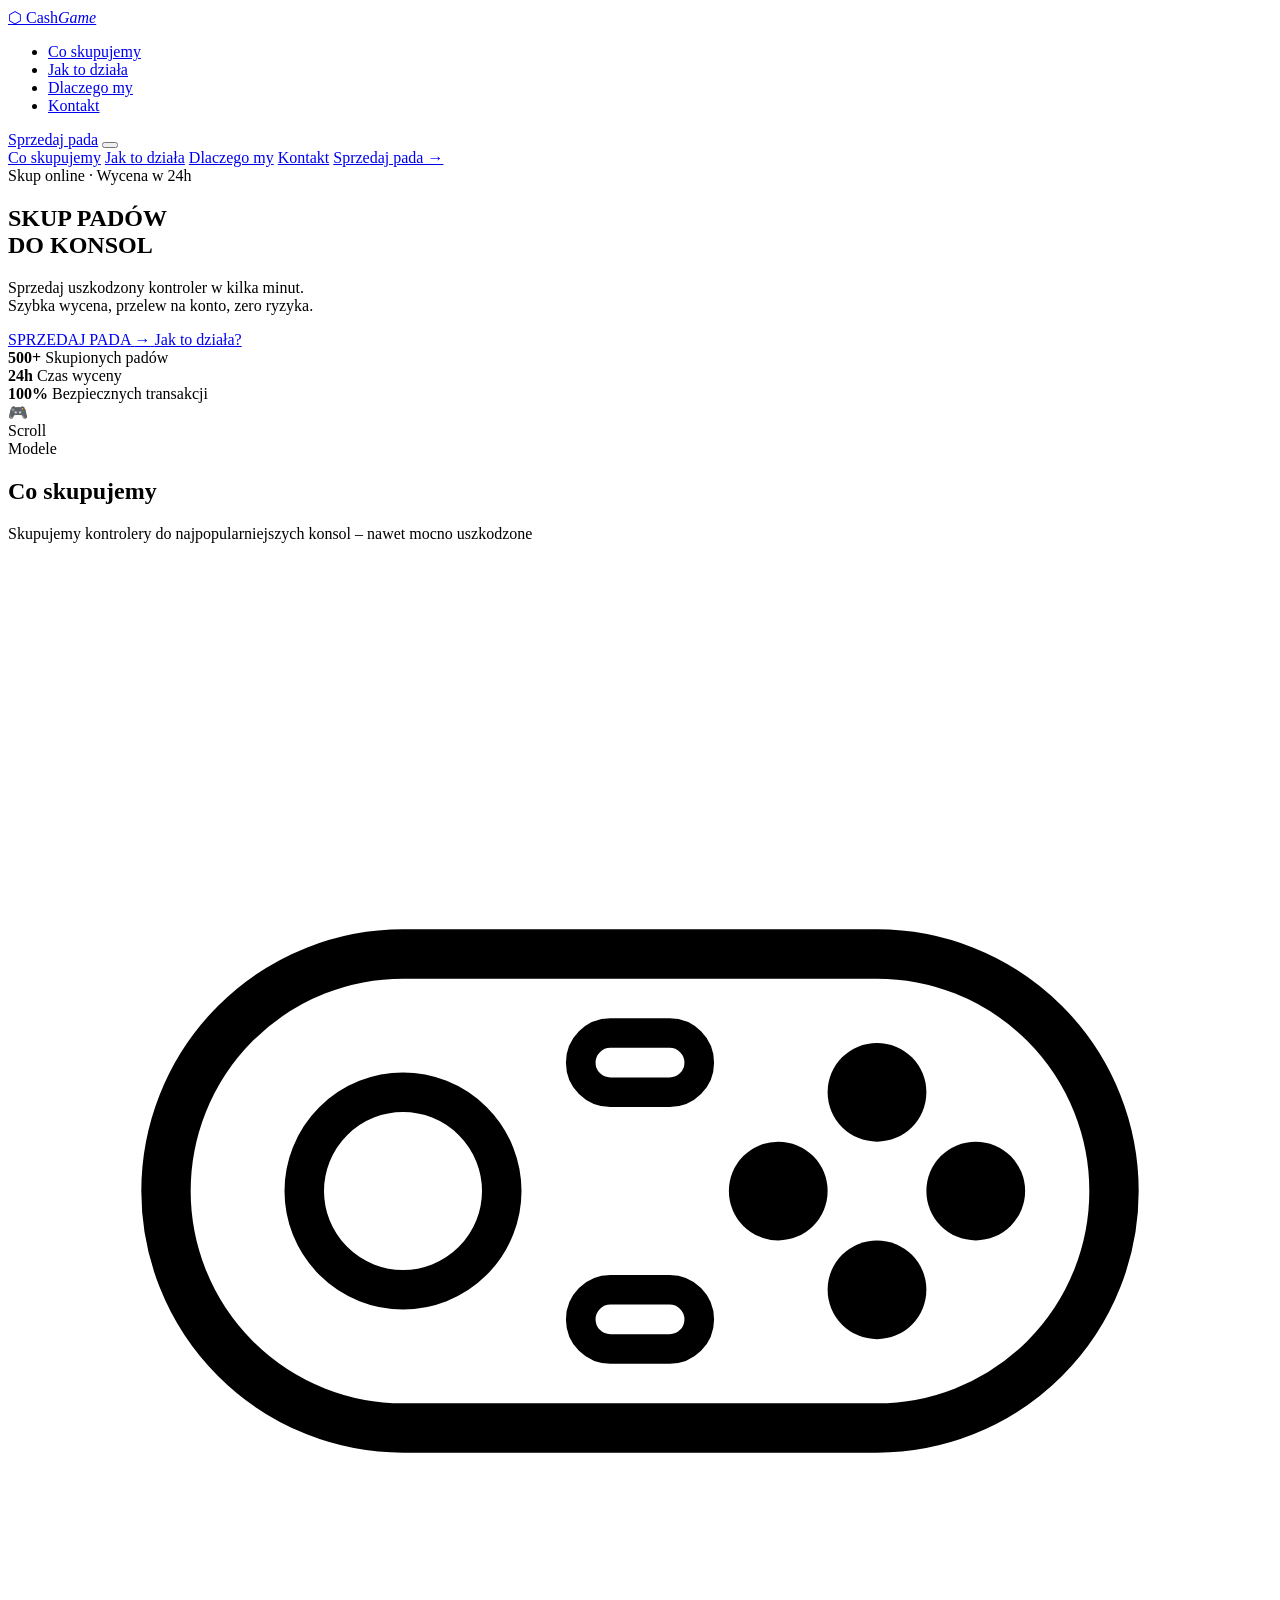
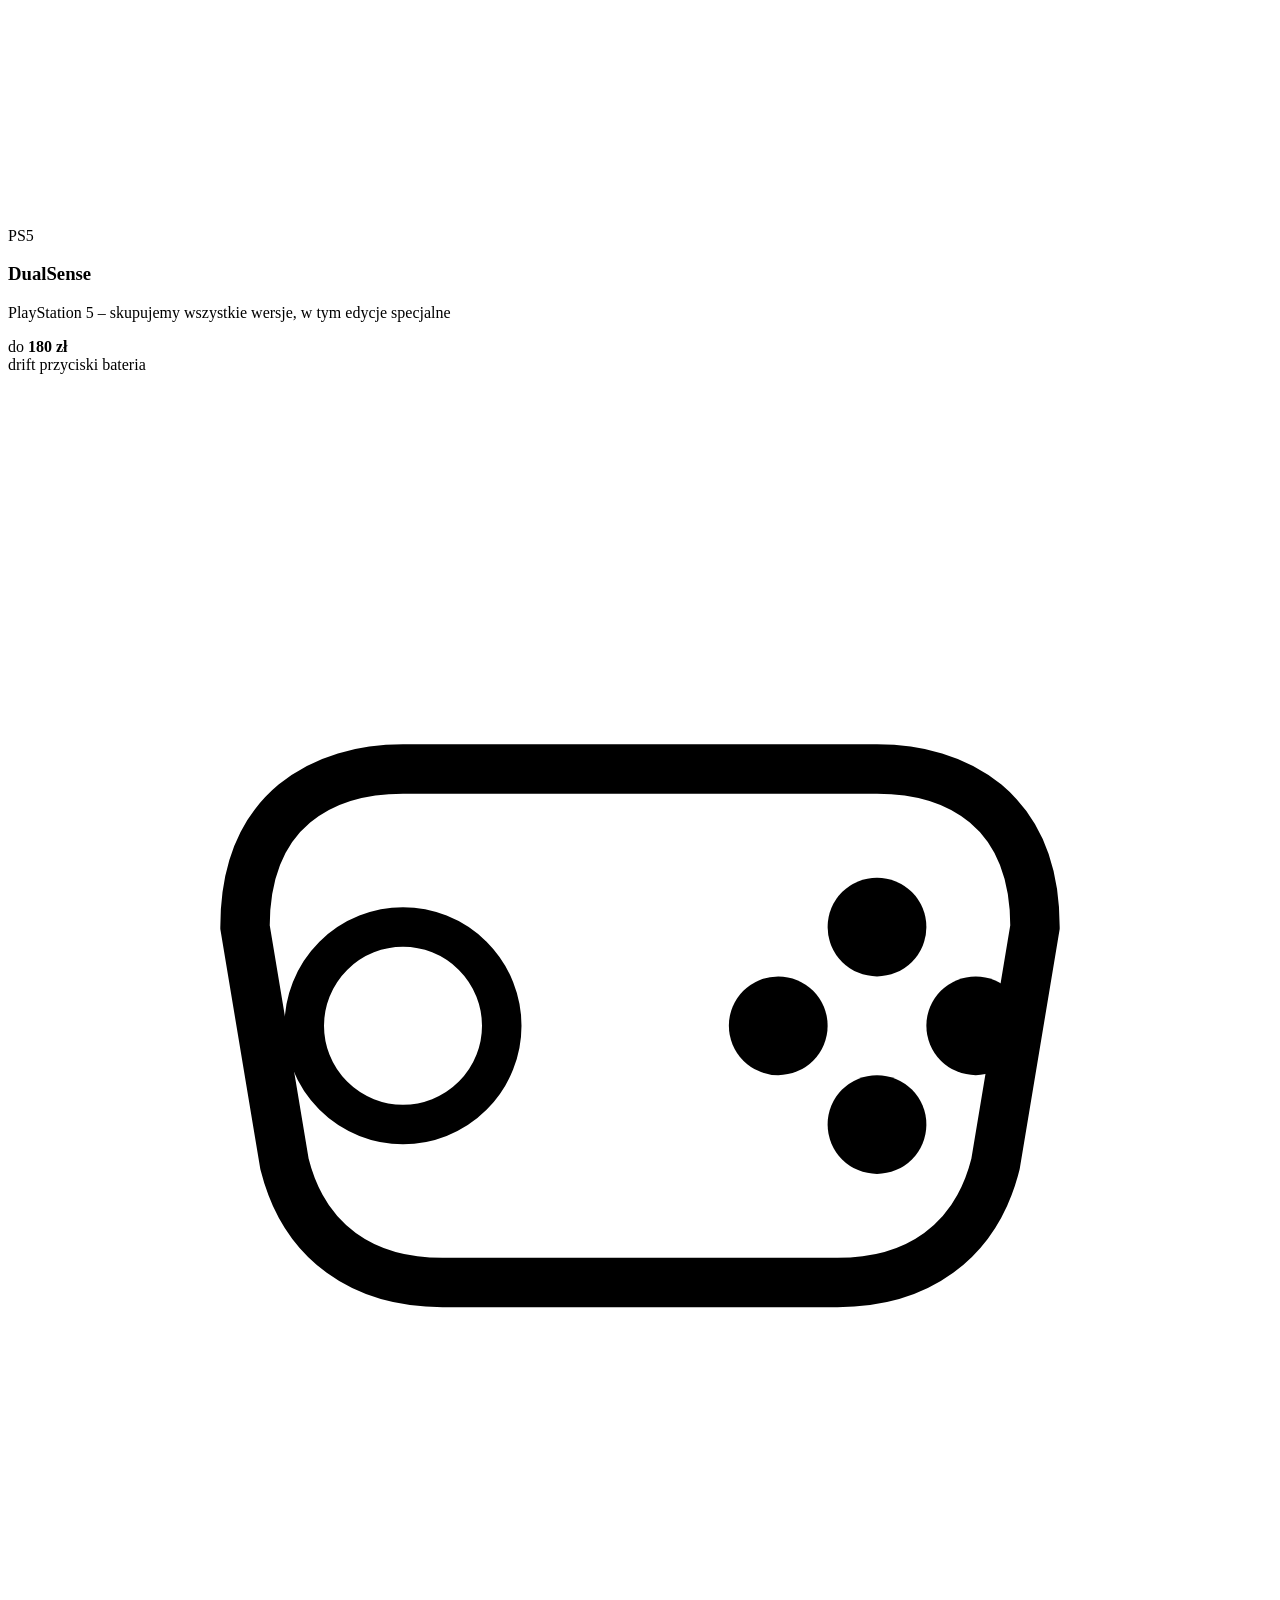
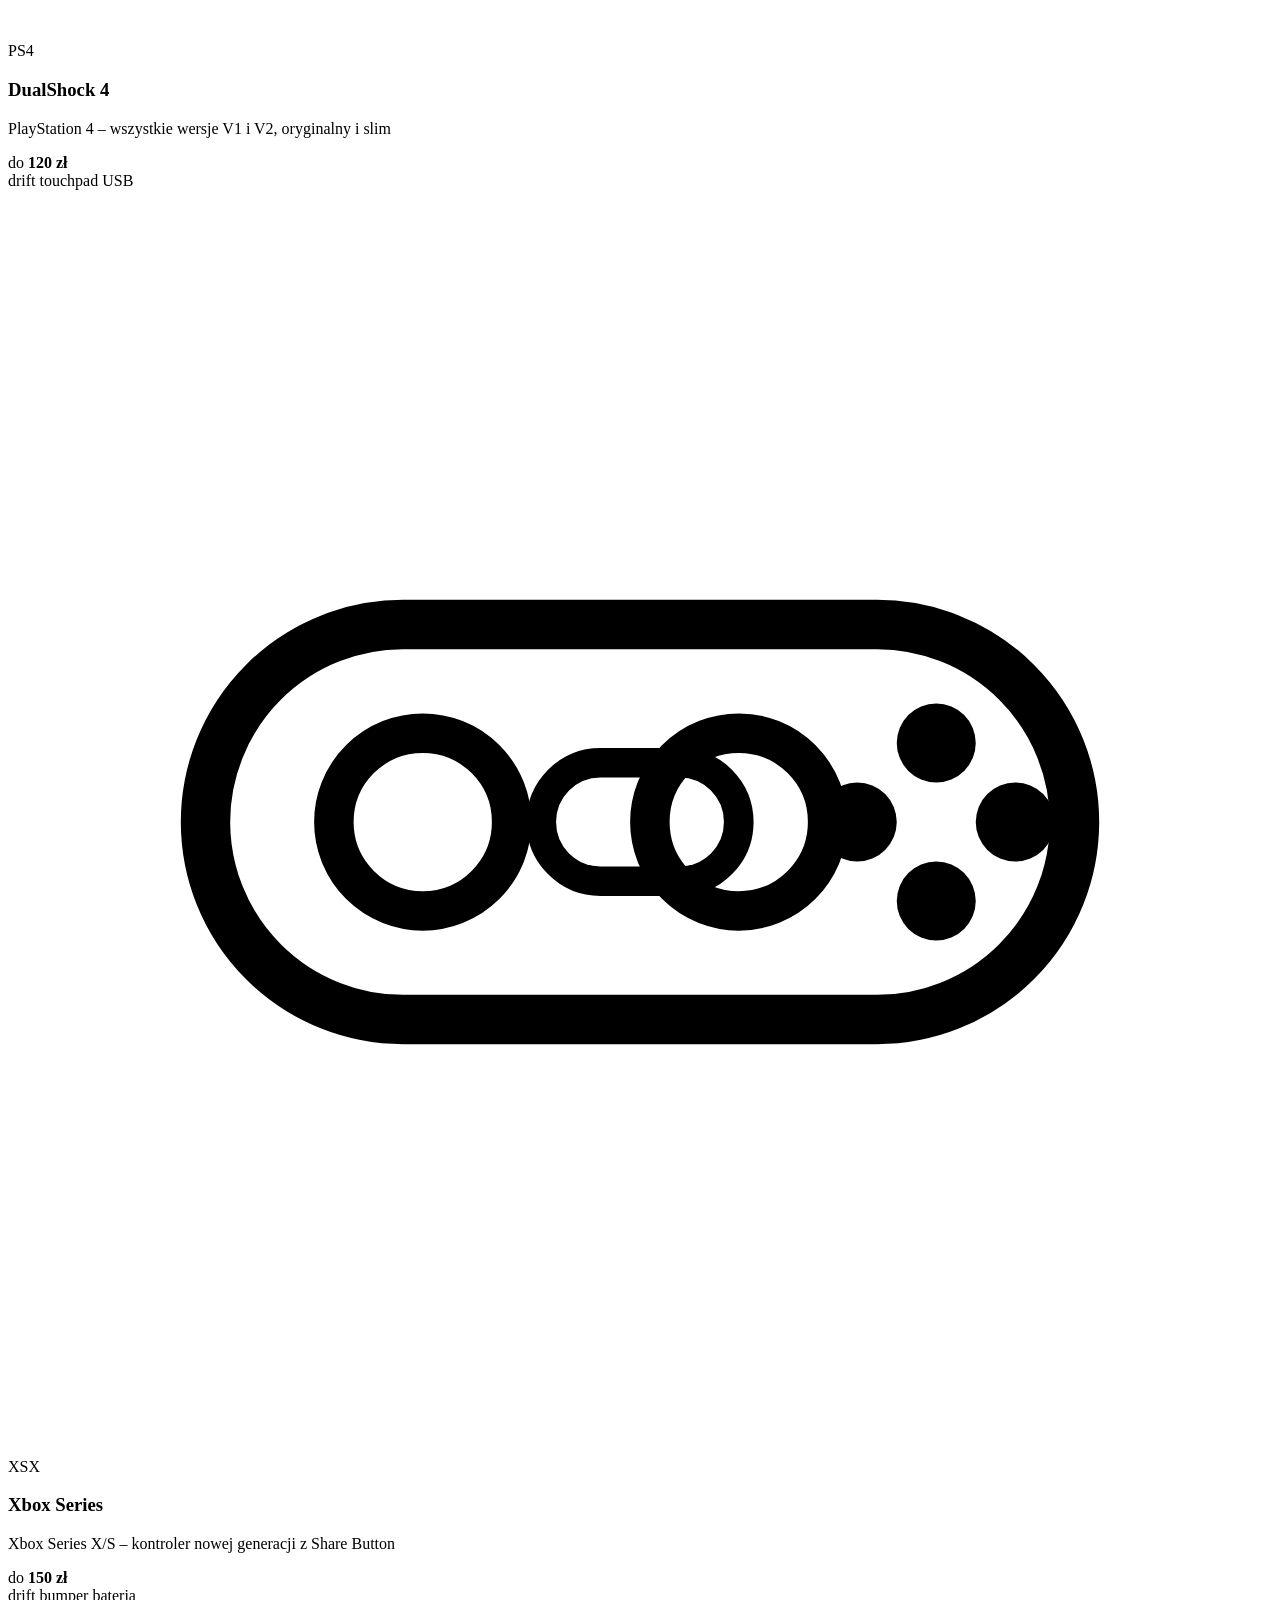
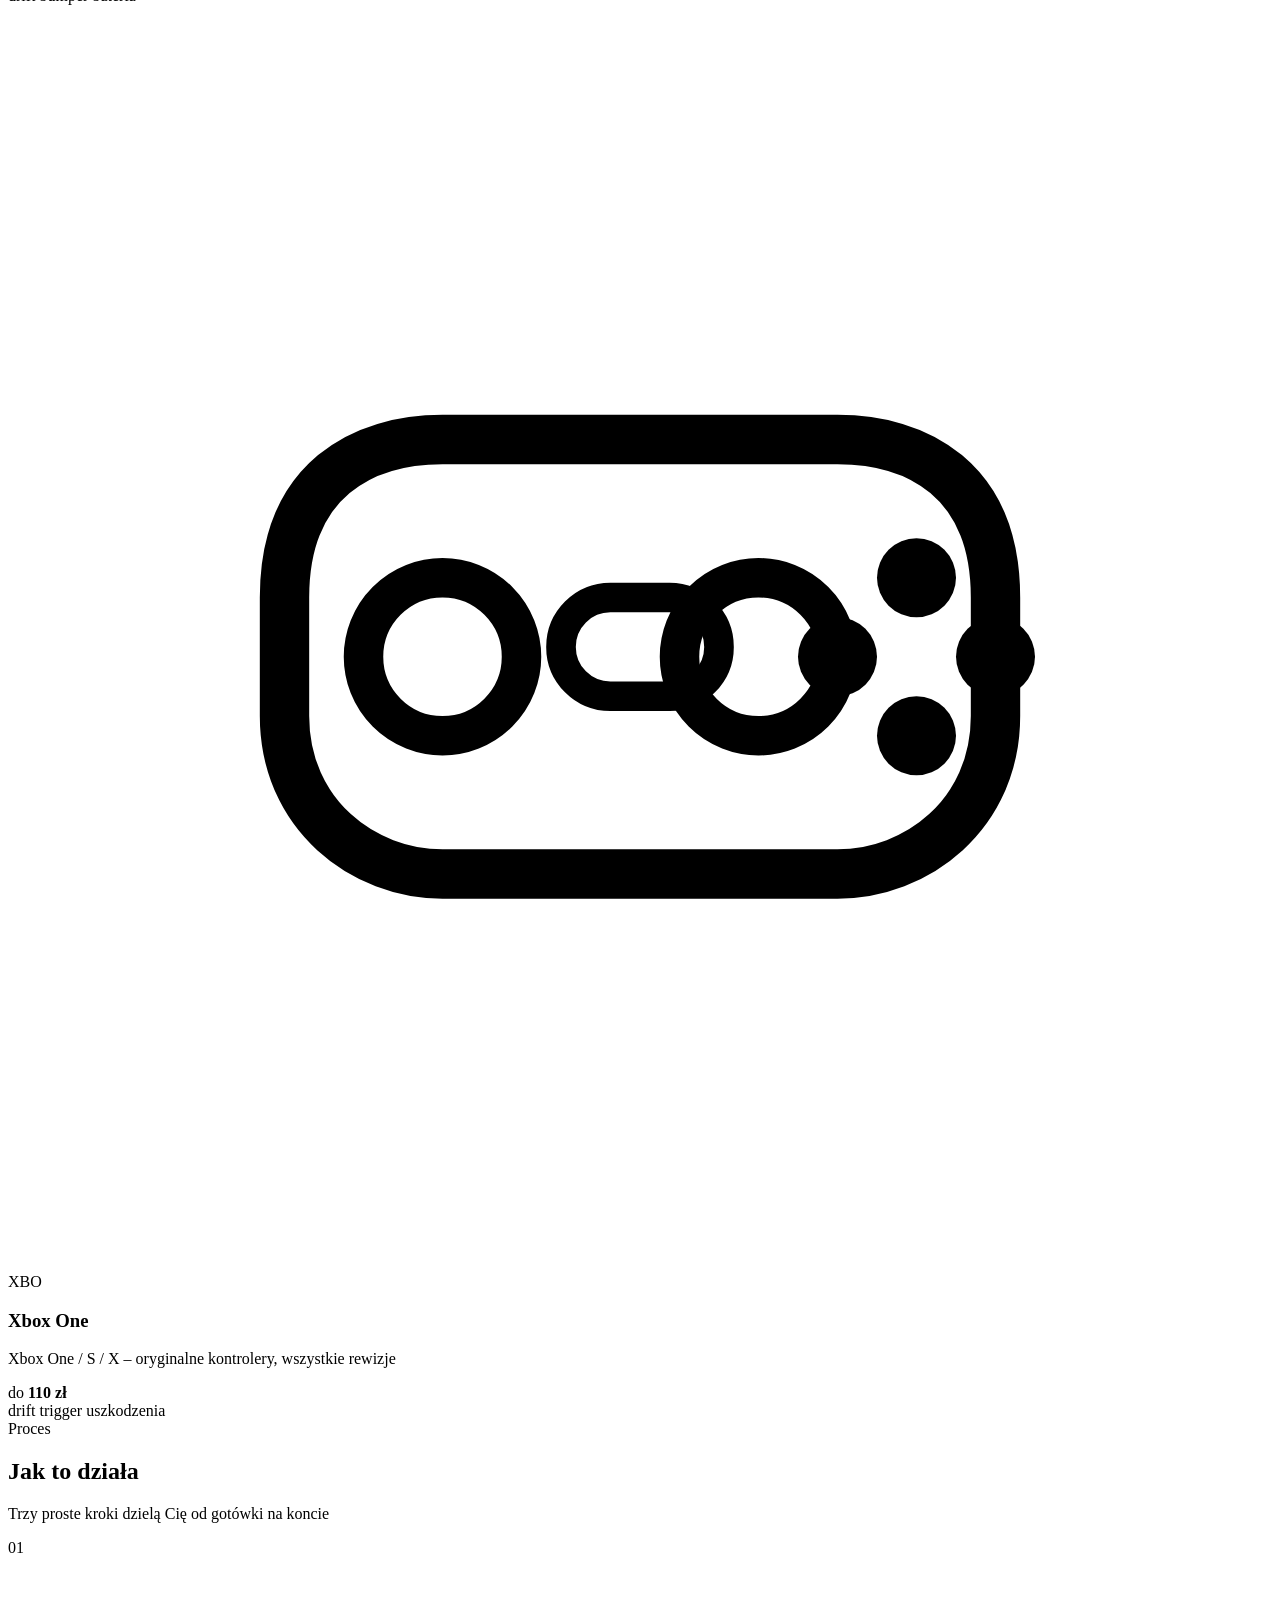
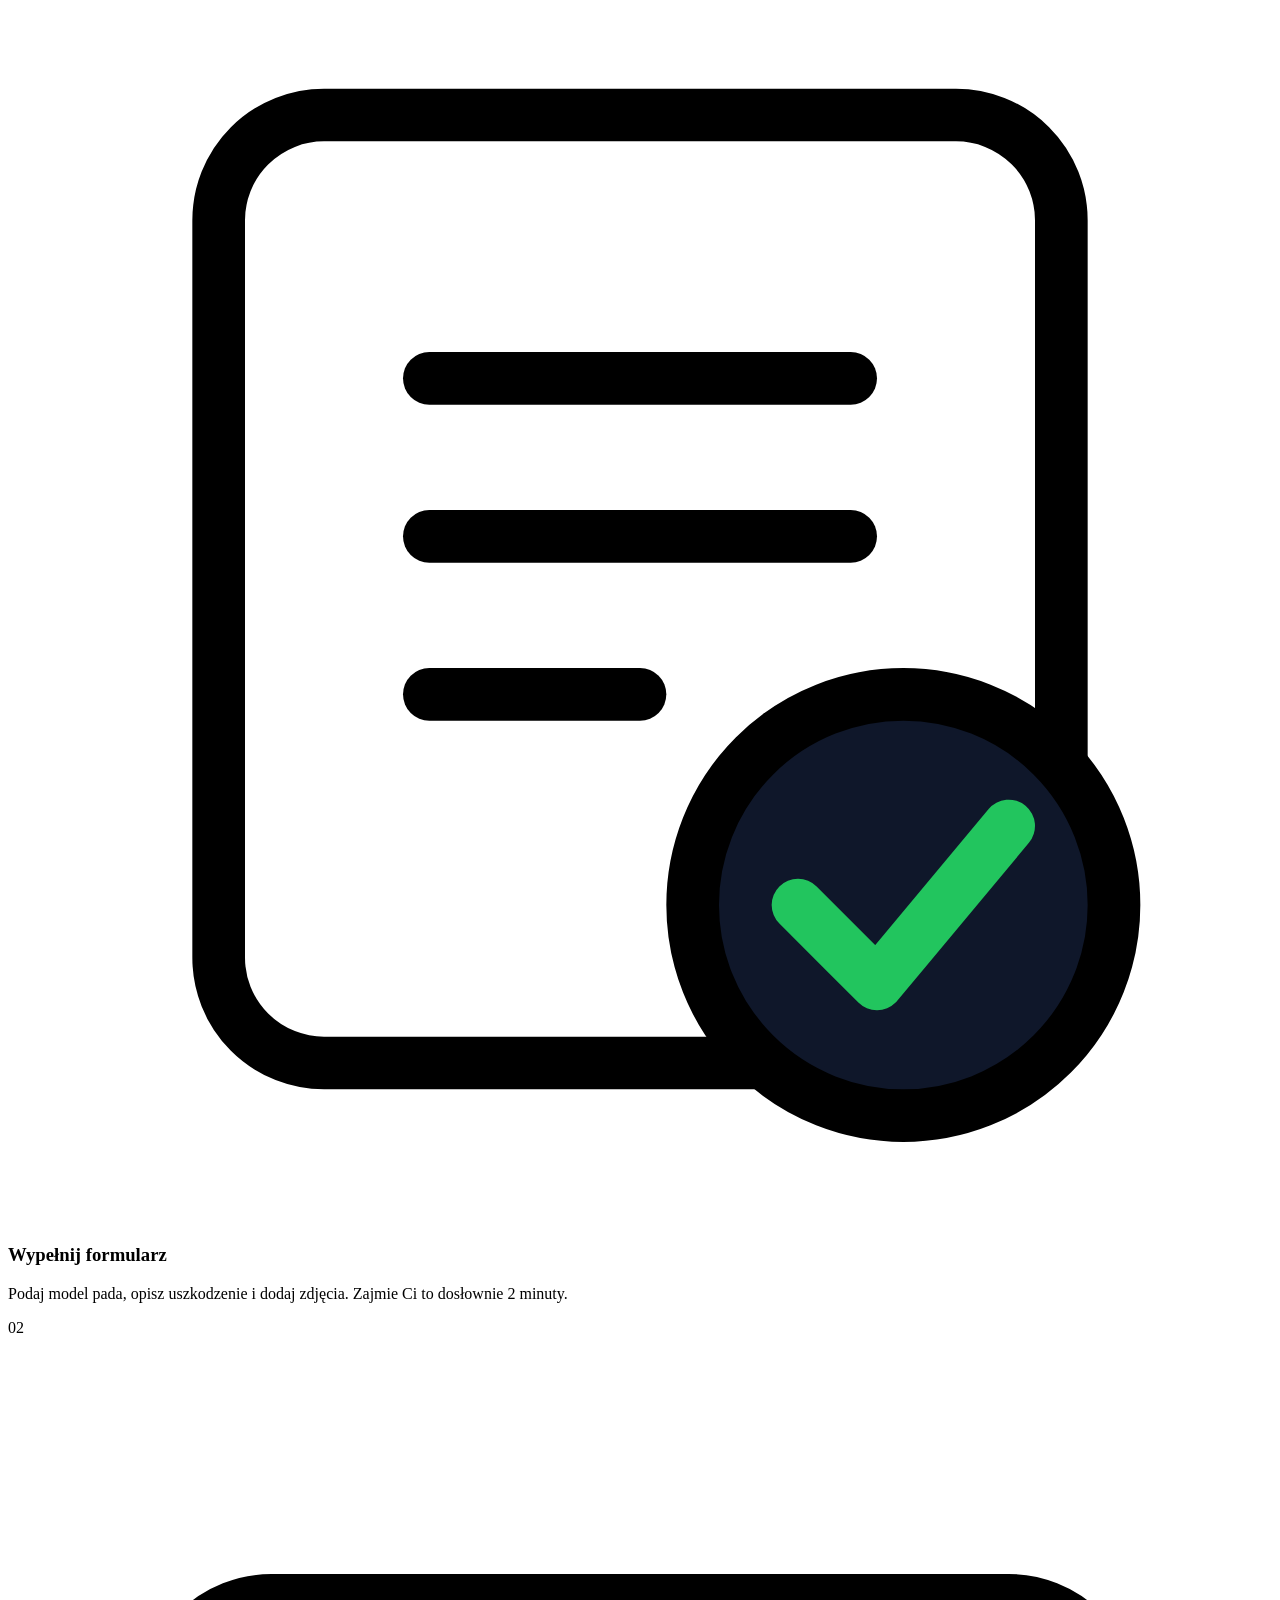
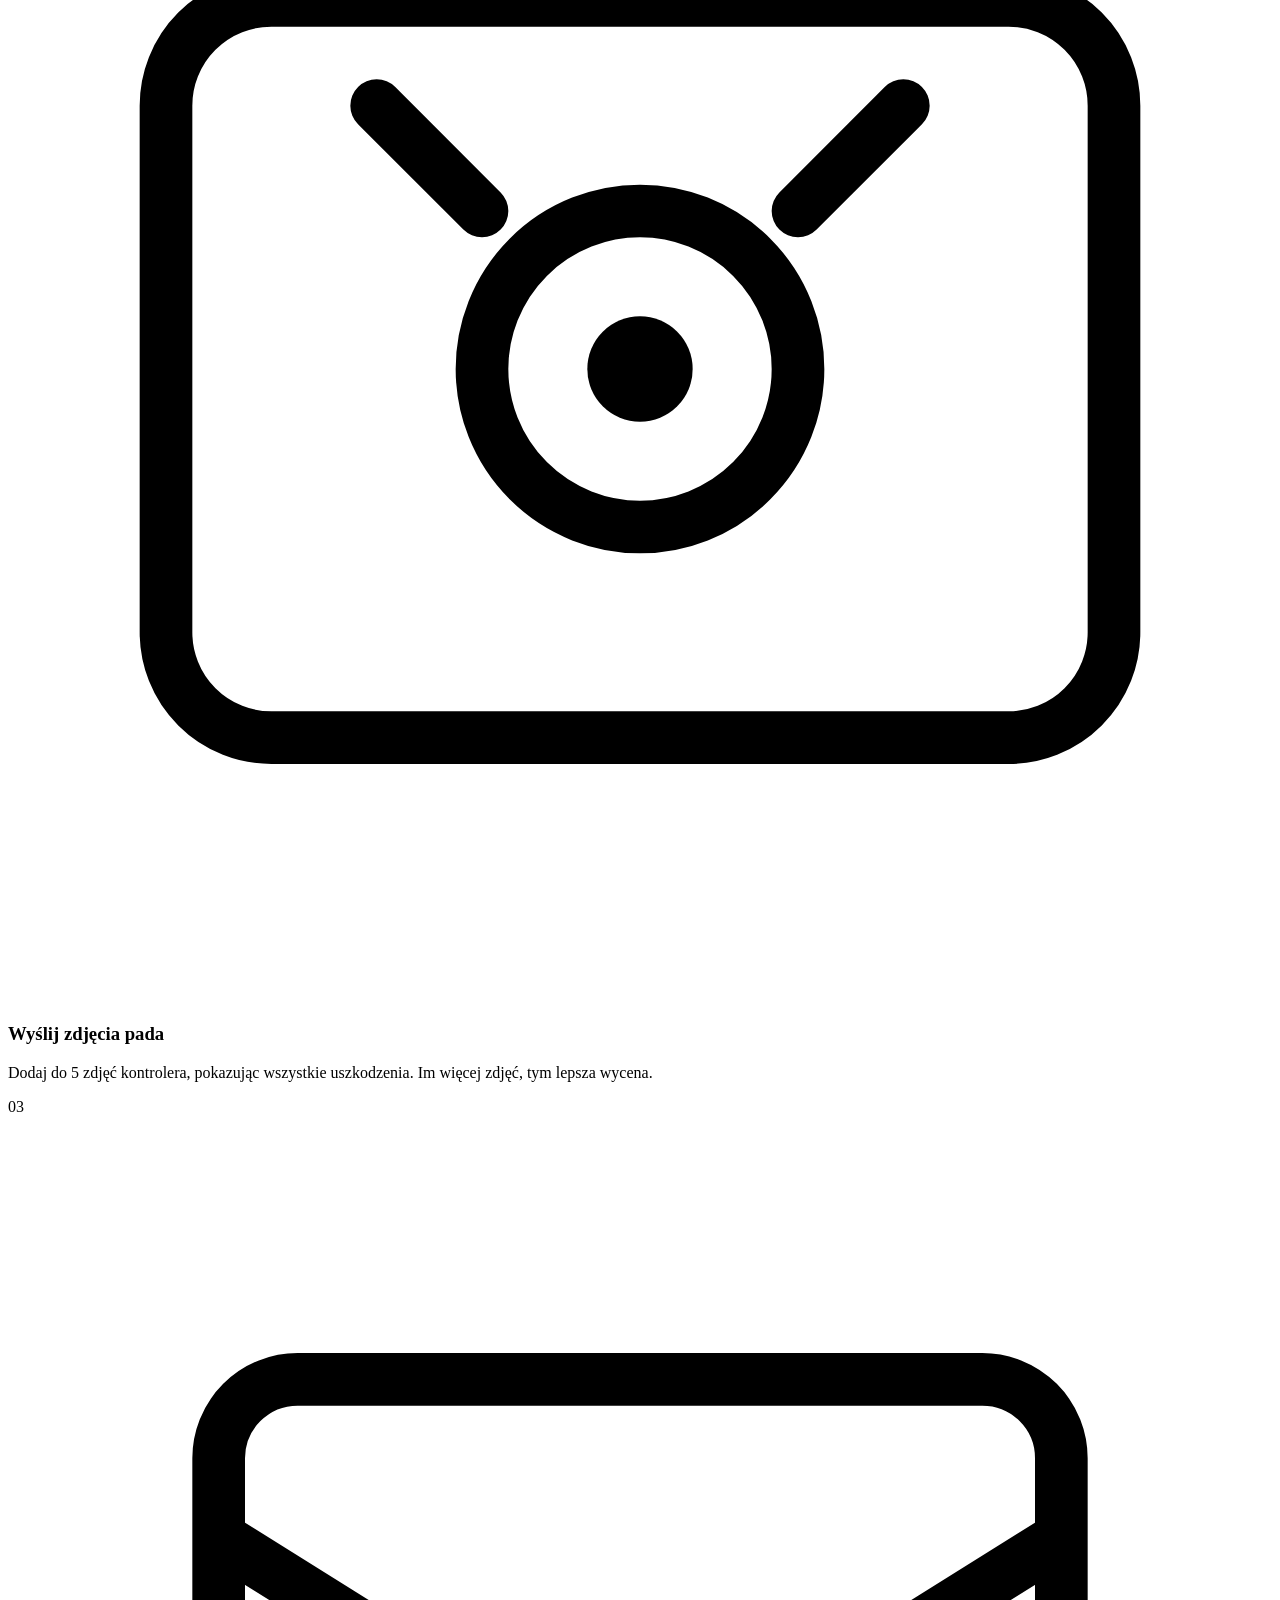
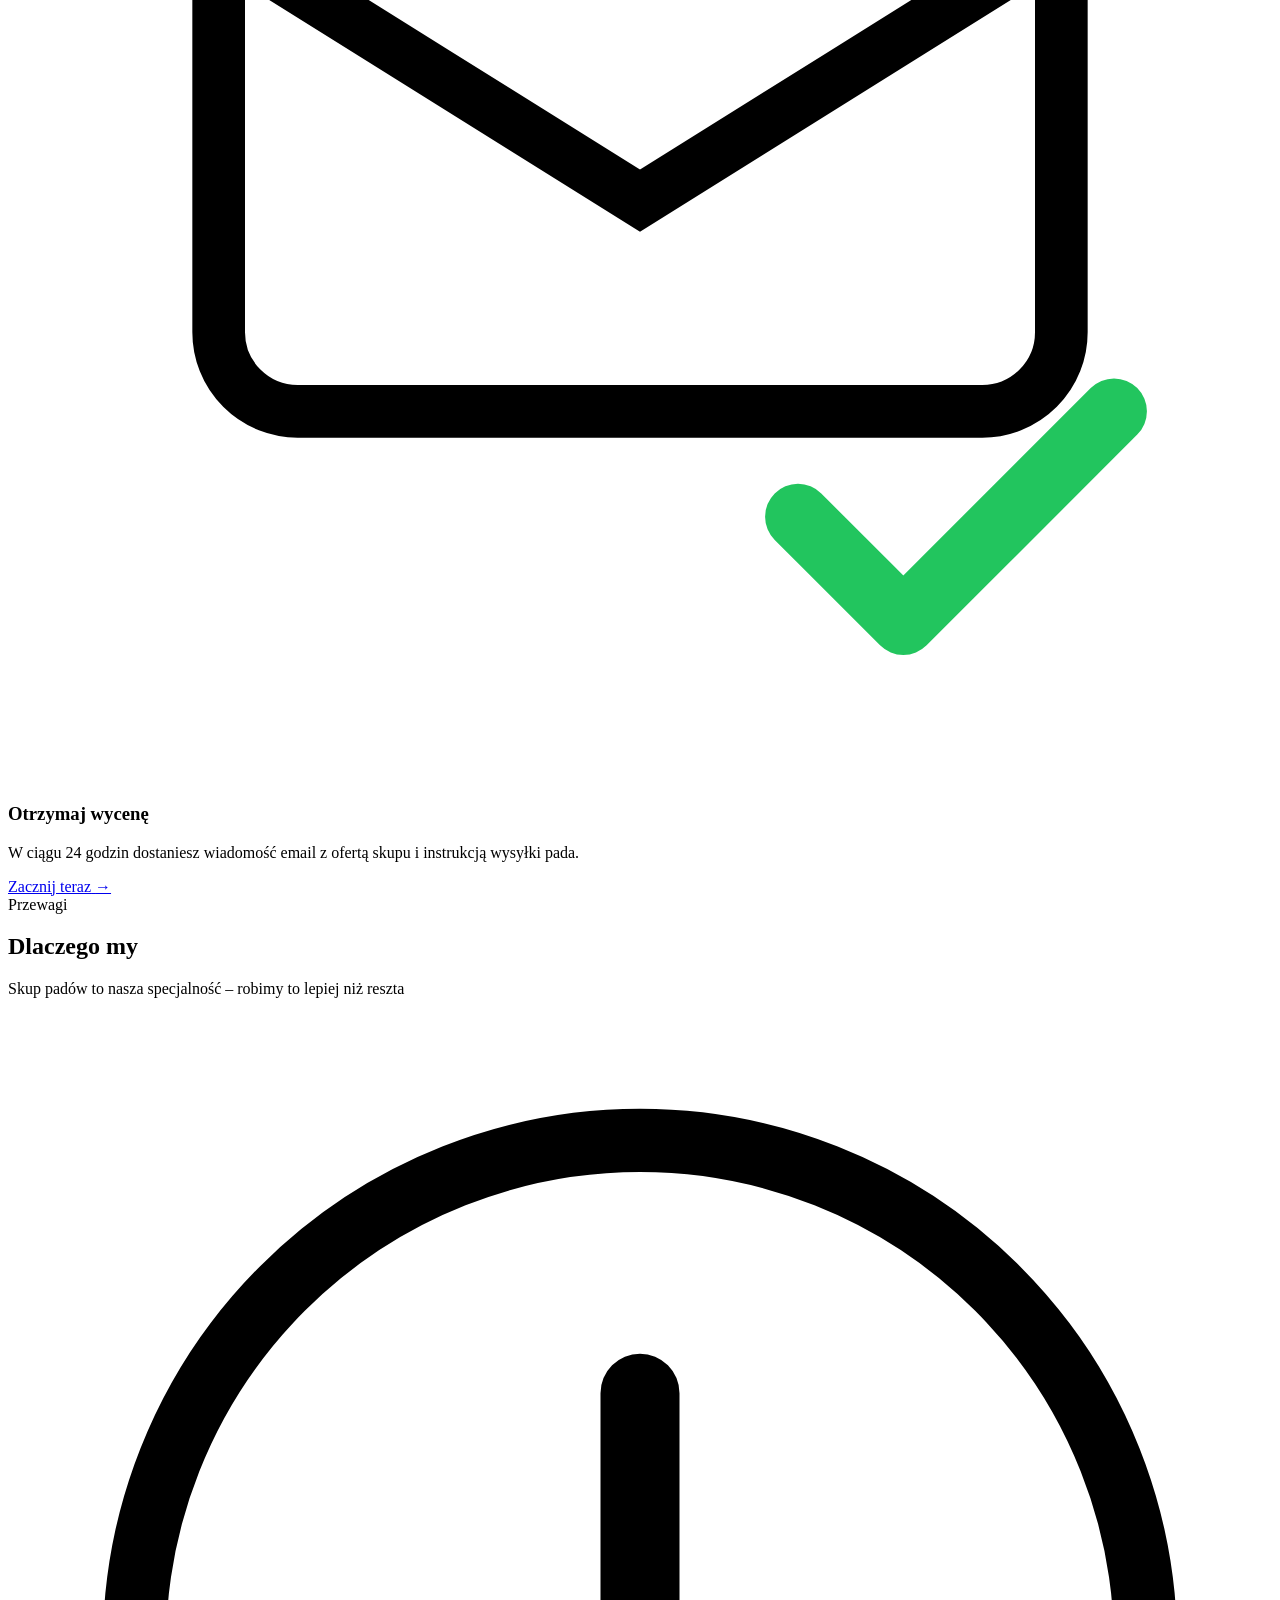
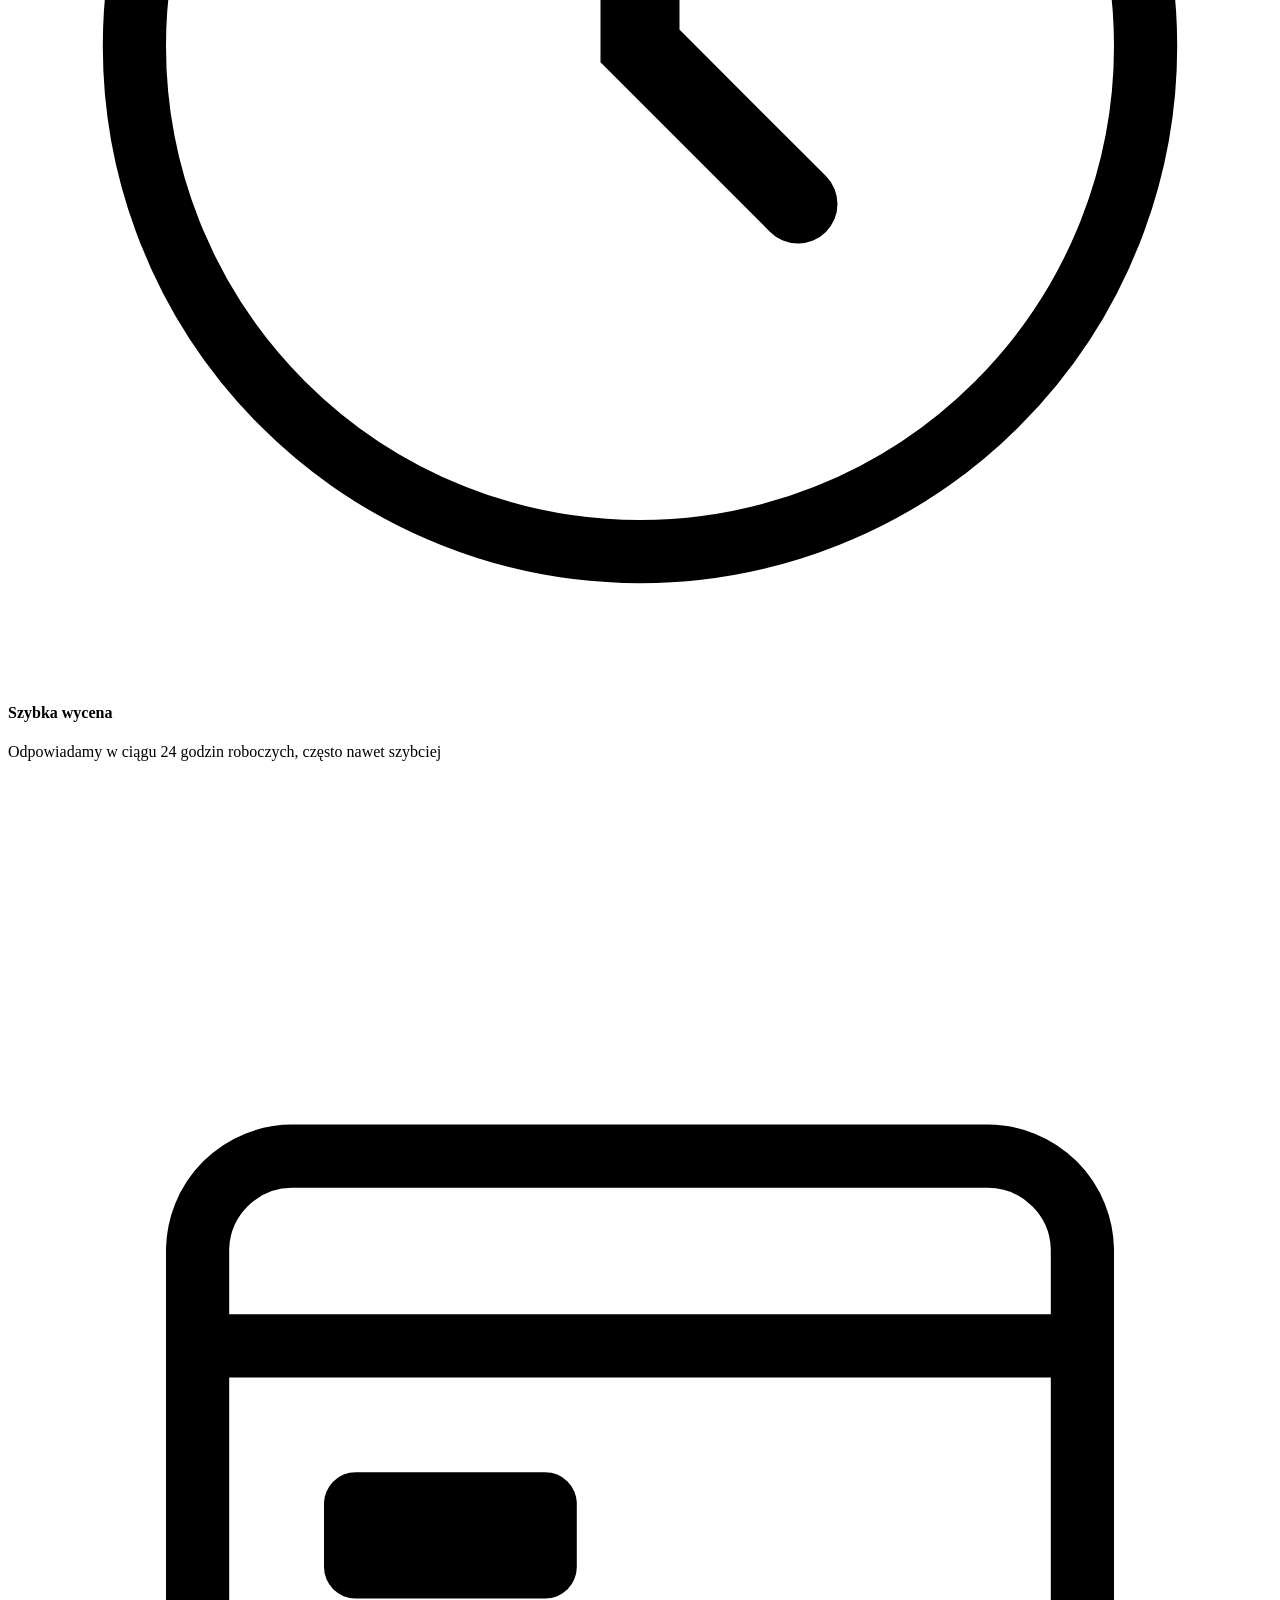
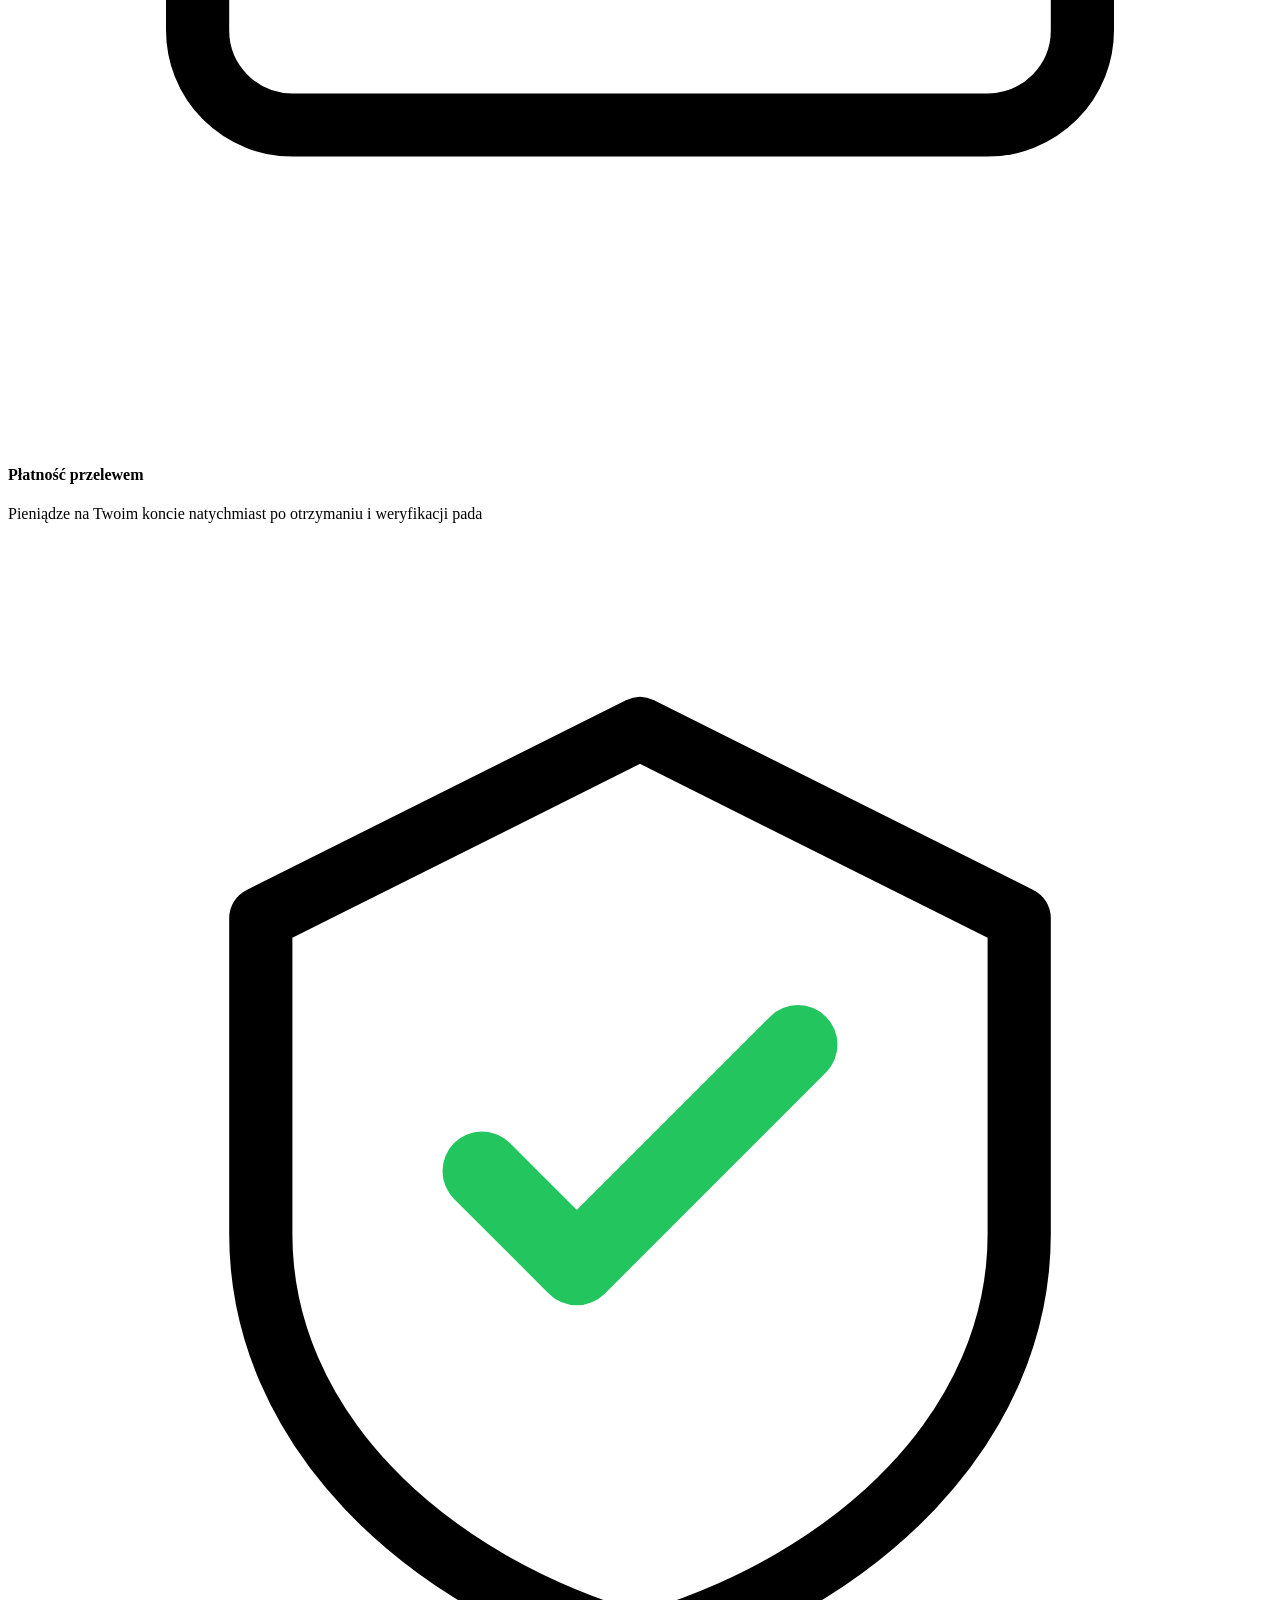
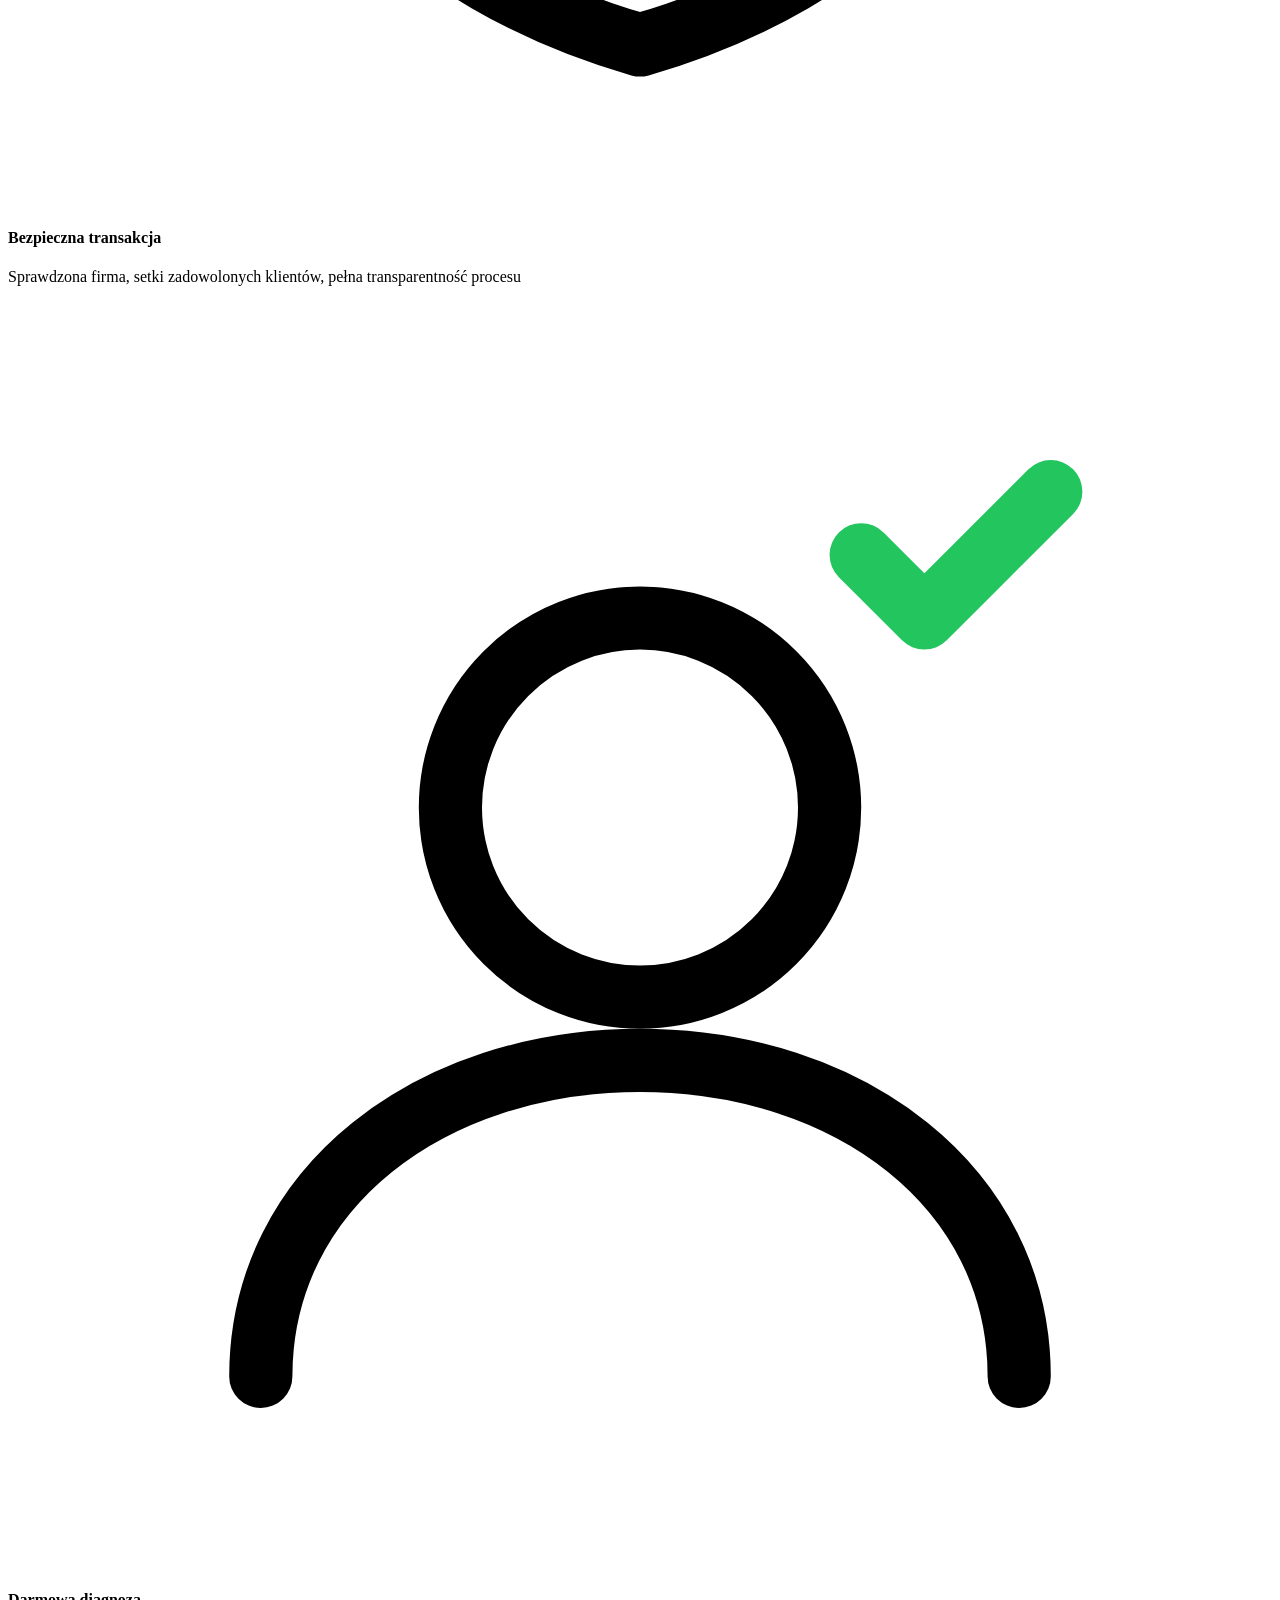
==== index.html @ e9f6c13a "Add files via upload" ====
<!DOCTYPE html>
<html lang="pl">
<head>
  <meta charset="UTF-8" />
  <meta name="viewport" content="width=device-width, initial-scale=1.0" />
  <title>CashGame – Skup Padów do Konsol</title>
  <link rel="preconnect" href="https://fonts.googleapis.com" />
  <link rel="preconnect" href="https://fonts.gstatic.com" crossorigin />
  <link href="https://fonts.googleapis.com/css2?family=Orbitron:wght@400;700;900&family=Rajdhani:wght@300;400;500;600;700&display=swap" rel="stylesheet" />
  <link rel="stylesheet" href="css/style.css" />
</head>
<body>

  <!-- NOISE OVERLAY -->
  <div class="noise-overlay"></div>

  <!-- NAV -->
  <nav class="nav" id="nav">
    <div class="nav-inner">
      <a href="#" class="nav-logo">
        <span class="logo-icon">⬡</span>
        <span>Cash<em>Game</em></span>
      </a>
      <ul class="nav-links">
        <li><a href="#skupujemy">Co skupujemy</a></li>
        <li><a href="#jak">Jak to działa</a></li>
        <li><a href="#dlaczego">Dlaczego my</a></li>
        <li><a href="#kontakt">Kontakt</a></li>
      </ul>
      <a href="formularz.html" class="nav-cta">Sprzedaj pada</a>
      <button class="nav-burger" id="navBurger" aria-label="Menu">
        <span></span><span></span><span></span>
      </button>
    </div>
    <div class="nav-mobile" id="navMobile">
      <a href="#skupujemy">Co skupujemy</a>
      <a href="#jak">Jak to działa</a>
      <a href="#dlaczego">Dlaczego my</a>
      <a href="#kontakt">Kontakt</a>
      <a href="formularz.html" class="mobile-cta">Sprzedaj pada →</a>
    </div>
  </nav>

  <!-- HERO -->
  <section class="hero" id="hero">
    <div class="hero-grid-bg"></div>
    <div class="hero-orbs">
      <div class="orb orb1"></div>
      <div class="orb orb2"></div>
      <div class="orb orb3"></div>
    </div>
    <div class="hero-content">
      <div class="hero-badge reveal">
        <span class="badge-dot"></span>
        Skup online · Wycena w 24h
      </div>
      <h1 class="hero-title reveal reveal-delay-1">
        SKUP PADÓW<br />
        <span class="gradient-text">DO KONSOL</span>
      </h1>
      <p class="hero-sub reveal reveal-delay-2">
        Sprzedaj uszkodzony kontroler w kilka minut.<br />
        Szybka wycena, przelew na konto, zero ryzyka.
      </p>
      <div class="hero-actions reveal reveal-delay-3">
        <a href="formularz.html" class="btn-primary">
          <span class="btn-text">SPRZEDAJ PADA</span>
          <span class="btn-icon">→</span>
          <span class="btn-glow"></span>
        </a>
        <a href="#jak" class="btn-ghost">Jak to działa?</a>
      </div>
      <div class="hero-stats reveal reveal-delay-4">
        <div class="stat">
          <strong>500+</strong>
          <span>Skupionych padów</span>
        </div>
        <div class="stat-divider"></div>
        <div class="stat">
          <strong>24h</strong>
          <span>Czas wyceny</span>
        </div>
        <div class="stat-divider"></div>
        <div class="stat">
          <strong>100%</strong>
          <span>Bezpiecznych transakcji</span>
        </div>
      </div>
    </div>
    <div class="hero-visual">
      <div class="controller-mockup reveal reveal-delay-2">
        <div class="controller-ring ring1"></div>
        <div class="controller-ring ring2"></div>
        <div class="controller-ring ring3"></div>
        <div class="controller-icon">🎮</div>
        <div class="controller-sparks">
          <span></span><span></span><span></span><span></span><span></span>
        </div>
      </div>
    </div>
    <div class="scroll-hint">
      <span>Scroll</span>
      <div class="scroll-line"></div>
    </div>
  </section>

  <!-- CO SKUPUJEMY -->
  <section class="section" id="skupujemy">
    <div class="container">
      <div class="section-header reveal">
        <span class="section-tag">Modele</span>
        <h2>Co <span class="gradient-text">skupujemy</span></h2>
        <p>Skupujemy kontrolery do najpopularniejszych konsol – nawet mocno uszkodzone</p>
      </div>
      <div class="cards-grid">

        <div class="card reveal">
          <div class="card-glow"></div>
          <div class="card-icon">
            <svg viewBox="0 0 64 64" fill="none" xmlns="http://www.w3.org/2000/svg">
              <rect x="8" y="20" width="48" height="24" rx="12" stroke="currentColor" stroke-width="2.5"/>
              <circle cx="20" cy="32" r="5" stroke="currentColor" stroke-width="2"/>
              <circle cx="44" cy="27" r="2.5" fill="currentColor"/>
              <circle cx="49" cy="32" r="2.5" fill="currentColor"/>
              <circle cx="44" cy="37" r="2.5" fill="currentColor"/>
              <circle cx="39" cy="32" r="2.5" fill="currentColor"/>
              <rect x="29" y="24" width="6" height="3" rx="1.5" stroke="currentColor" stroke-width="1.5"/>
              <rect x="29" y="37" width="6" height="3" rx="1.5" stroke="currentColor" stroke-width="1.5"/>
            </svg>
          </div>
          <div class="card-badge ps5">PS5</div>
          <h3>DualSense</h3>
          <p>PlayStation 5 – skupujemy wszystkie wersje, w tym edycje specjalne</p>
          <div class="card-price">do <strong>180 zł</strong></div>
          <div class="card-footer">
            <span class="tag">drift</span>
            <span class="tag">przyciski</span>
            <span class="tag">bateria</span>
          </div>
        </div>

        <div class="card reveal reveal-delay-1">
          <div class="card-glow"></div>
          <div class="card-icon">
            <svg viewBox="0 0 64 64" fill="none" xmlns="http://www.w3.org/2000/svg">
              <path d="M12 28C12 22 16 20 20 20H44C48 20 52 22 52 28L50 40C49 44 46 46 42 46H22C18 46 15 44 14 40L12 28Z" stroke="currentColor" stroke-width="2.5"/>
              <circle cx="20" cy="33" r="5" stroke="currentColor" stroke-width="2"/>
              <circle cx="44" cy="28" r="2.5" fill="currentColor"/>
              <circle cx="49" cy="33" r="2.5" fill="currentColor"/>
              <circle cx="44" cy="38" r="2.5" fill="currentColor"/>
              <circle cx="39" cy="33" r="2.5" fill="currentColor"/>
            </svg>
          </div>
          <div class="card-badge ps4">PS4</div>
          <h3>DualShock 4</h3>
          <p>PlayStation 4 – wszystkie wersje V1 i V2, oryginalny i slim</p>
          <div class="card-price">do <strong>120 zł</strong></div>
          <div class="card-footer">
            <span class="tag">drift</span>
            <span class="tag">touchpad</span>
            <span class="tag">USB</span>
          </div>
        </div>

        <div class="card reveal reveal-delay-2">
          <div class="card-glow card-glow-green"></div>
          <div class="card-icon">
            <svg viewBox="0 0 64 64" fill="none" xmlns="http://www.w3.org/2000/svg">
              <rect x="10" y="22" width="44" height="20" rx="10" stroke="currentColor" stroke-width="2.5"/>
              <circle cx="21" cy="32" r="4.5" stroke="currentColor" stroke-width="2"/>
              <circle cx="37" cy="32" r="4.5" stroke="currentColor" stroke-width="2"/>
              <rect x="27" y="29" width="10" height="6" rx="3" stroke="currentColor" stroke-width="1.5"/>
              <circle cx="47" cy="28" r="2" fill="currentColor"/>
              <circle cx="51" cy="32" r="2" fill="currentColor"/>
              <circle cx="47" cy="36" r="2" fill="currentColor"/>
              <circle cx="43" cy="32" r="2" fill="currentColor"/>
            </svg>
          </div>
          <div class="card-badge xbox-s">XSX</div>
          <h3>Xbox Series</h3>
          <p>Xbox Series X/S – kontroler nowej generacji z Share Button</p>
          <div class="card-price">do <strong>150 zł</strong></div>
          <div class="card-footer">
            <span class="tag">drift</span>
            <span class="tag">bumper</span>
            <span class="tag">bateria</span>
          </div>
        </div>

        <div class="card reveal reveal-delay-3">
          <div class="card-glow card-glow-green"></div>
          <div class="card-icon">
            <svg viewBox="0 0 64 64" fill="none" xmlns="http://www.w3.org/2000/svg">
              <path d="M14 30C14 24 18 22 22 22H42C46 22 50 24 50 30V36C50 41 46 44 42 44H22C18 44 14 41 14 36V30Z" stroke="currentColor" stroke-width="2.5"/>
              <circle cx="22" cy="33" r="4" stroke="currentColor" stroke-width="2"/>
              <circle cx="38" cy="33" r="4" stroke="currentColor" stroke-width="2"/>
              <circle cx="46" cy="29" r="2" fill="currentColor"/>
              <circle cx="50" cy="33" r="2" fill="currentColor"/>
              <circle cx="46" cy="37" r="2" fill="currentColor"/>
              <circle cx="42" cy="33" r="2" fill="currentColor"/>
              <rect x="28" y="30" width="8" height="5" rx="2.5" stroke="currentColor" stroke-width="1.5"/>
            </svg>
          </div>
          <div class="card-badge xbox-o">XBO</div>
          <h3>Xbox One</h3>
          <p>Xbox One / S / X – oryginalne kontrolery, wszystkie rewizje</p>
          <div class="card-price">do <strong>110 zł</strong></div>
          <div class="card-footer">
            <span class="tag">drift</span>
            <span class="tag">trigger</span>
            <span class="tag">uszkodzenia</span>
          </div>
        </div>

      </div>
    </div>
  </section>

  <!-- JAK TO DZIAŁA -->
  <section class="section section-alt" id="jak">
    <div class="container">
      <div class="section-header reveal">
        <span class="section-tag">Proces</span>
        <h2>Jak to <span class="gradient-text">działa</span></h2>
        <p>Trzy proste kroki dzielą Cię od gotówki na koncie</p>
      </div>
      <div class="steps">
        <div class="step reveal">
          <div class="step-number">01</div>
          <div class="step-icon">
            <svg viewBox="0 0 48 48" fill="none" xmlns="http://www.w3.org/2000/svg">
              <rect x="8" y="6" width="32" height="36" rx="4" stroke="currentColor" stroke-width="2"/>
              <line x1="16" y1="16" x2="32" y2="16" stroke="currentColor" stroke-width="2" stroke-linecap="round"/>
              <line x1="16" y1="22" x2="32" y2="22" stroke="currentColor" stroke-width="2" stroke-linecap="round"/>
              <line x1="16" y1="28" x2="24" y2="28" stroke="currentColor" stroke-width="2" stroke-linecap="round"/>
              <circle cx="34" cy="36" r="8" fill="#0f172a" stroke="currentColor" stroke-width="2"/>
              <path d="M30 36L33 39L38 33" stroke="#22c55e" stroke-width="2" stroke-linecap="round" stroke-linejoin="round"/>
            </svg>
          </div>
          <h3>Wypełnij formularz</h3>
          <p>Podaj model pada, opisz uszkodzenie i dodaj zdjęcia. Zajmie Ci to dosłownie 2 minuty.</p>
          <div class="step-connector"></div>
        </div>
        <div class="step reveal reveal-delay-1">
          <div class="step-number">02</div>
          <div class="step-icon">
            <svg viewBox="0 0 48 48" fill="none" xmlns="http://www.w3.org/2000/svg">
              <rect x="6" y="10" width="36" height="28" rx="4" stroke="currentColor" stroke-width="2"/>
              <circle cx="24" cy="24" r="6" stroke="currentColor" stroke-width="2"/>
              <circle cx="24" cy="24" r="2" fill="currentColor"/>
              <path d="M14 14L18 18" stroke="currentColor" stroke-width="2" stroke-linecap="round"/>
              <path d="M34 14L30 18" stroke="currentColor" stroke-width="2" stroke-linecap="round"/>
            </svg>
          </div>
          <h3>Wyślij zdjęcia pada</h3>
          <p>Dodaj do 5 zdjęć kontrolera, pokazując wszystkie uszkodzenia. Im więcej zdjęć, tym lepsza wycena.</p>
          <div class="step-connector"></div>
        </div>
        <div class="step reveal reveal-delay-2">
          <div class="step-number">03</div>
          <div class="step-icon">
            <svg viewBox="0 0 48 48" fill="none" xmlns="http://www.w3.org/2000/svg">
              <rect x="8" y="10" width="32" height="24" rx="3" stroke="currentColor" stroke-width="2"/>
              <path d="M8 16L24 26L40 16" stroke="currentColor" stroke-width="2"/>
              <path d="M30 38L34 42L42 34" stroke="#22c55e" stroke-width="2.5" stroke-linecap="round" stroke-linejoin="round"/>
            </svg>
          </div>
          <h3>Otrzymaj wycenę</h3>
          <p>W ciągu 24 godzin dostaniesz wiadomość email z ofertą skupu i instrukcją wysyłki pada.</p>
        </div>
      </div>
      <div class="steps-cta reveal">
        <a href="formularz.html" class="btn-primary">
          <span class="btn-text">Zacznij teraz</span>
          <span class="btn-icon">→</span>
          <span class="btn-glow"></span>
        </a>
      </div>
    </div>
  </section>

  <!-- DLACZEGO MY -->
  <section class="section" id="dlaczego">
    <div class="container">
      <div class="section-header reveal">
        <span class="section-tag">Przewagi</span>
        <h2>Dlaczego <span class="gradient-text">my</span></h2>
        <p>Skup padów to nasza specjalność – robimy to lepiej niż reszta</p>
      </div>
      <div class="features-grid">
        <div class="feature reveal">
          <div class="feature-icon">
            <svg viewBox="0 0 40 40" fill="none" xmlns="http://www.w3.org/2000/svg">
              <circle cx="20" cy="20" r="16" stroke="currentColor" stroke-width="2"/>
              <path d="M20 12V20L25 25" stroke="currentColor" stroke-width="2.5" stroke-linecap="round"/>
            </svg>
          </div>
          <h4>Szybka wycena</h4>
          <p>Odpowiadamy w ciągu 24 godzin roboczych, często nawet szybciej</p>
        </div>
        <div class="feature reveal reveal-delay-1">
          <div class="feature-icon">
            <svg viewBox="0 0 40 40" fill="none" xmlns="http://www.w3.org/2000/svg">
              <rect x="6" y="12" width="28" height="18" rx="3" stroke="currentColor" stroke-width="2"/>
              <path d="M6 18H34" stroke="currentColor" stroke-width="2"/>
              <rect x="10" y="22" width="8" height="4" rx="1" fill="currentColor"/>
            </svg>
          </div>
          <h4>Płatność przelewem</h4>
          <p>Pieniądze na Twoim koncie natychmiast po otrzymaniu i weryfikacji pada</p>
        </div>
        <div class="feature reveal reveal-delay-2">
          <div class="feature-icon">
            <svg viewBox="0 0 40 40" fill="none" xmlns="http://www.w3.org/2000/svg">
              <path d="M20 6L8 12V22C8 28 13 33 20 35C27 33 32 28 32 22V12L20 6Z" stroke="currentColor" stroke-width="2" stroke-linejoin="round"/>
              <path d="M15 20L18 23L25 16" stroke="#22c55e" stroke-width="2.5" stroke-linecap="round" stroke-linejoin="round"/>
            </svg>
          </div>
          <h4>Bezpieczna transakcja</h4>
          <p>Sprawdzona firma, setki zadowolonych klientów, pełna transparentność procesu</p>
        </div>
        <div class="feature reveal reveal-delay-3">
          <div class="feature-icon">
            <svg viewBox="0 0 40 40" fill="none" xmlns="http://www.w3.org/2000/svg">
              <circle cx="20" cy="16" r="6" stroke="currentColor" stroke-width="2"/>
              <path d="M8 34C8 28 13.4 24 20 24C26.6 24 32 28 32 34" stroke="currentColor" stroke-width="2" stroke-linecap="round"/>
              <path d="M27 8L29 10L33 6" stroke="#22c55e" stroke-width="2" stroke-linecap="round" stroke-linejoin="round"/>
            </svg>
          </div>
          <h4>Darmowa diagnoza</h4>
          <p>Nie wiesz co jest zepsute? Opiszemy usterkę i powiemy co wymaga naprawy</p>
        </div>
        <div class="feature reveal reveal-delay-1">
          <div class="feature-icon">
            <svg viewBox="0 0 40 40" fill="none" xmlns="http://www.w3.org/2000/svg">
              <path d="M10 20C10 14.5 14.5 10 20 10C25.5 10 30 14.5 30 20" stroke="currentColor" stroke-width="2"/>
              <path d="M10 20L8 22L6 20" stroke="currentColor" stroke-width="2" stroke-linecap="round" stroke-linejoin="round"/>
              <path d="M30 20C30 25.5 25.5 30 20 30C14.5 30 10 25.5 10 20" stroke="#22c55e" stroke-width="2"/>
              <path d="M30 20L32 18L34 20" stroke="#22c55e" stroke-width="2" stroke-linecap="round" stroke-linejoin="round"/>
            </svg>
          </div>
          <h4>Skup uszkodzonych</h4>
          <p>Skupujemy pady z dryftem, zarysowane, mokre, z uszkodzonymi przyciskami</p>
        </div>
        <div class="feature reveal reveal-delay-2">
          <div class="feature-icon">
            <svg viewBox="0 0 40 40" fill="none" xmlns="http://www.w3.org/2000/svg">
              <path d="M20 8L22.5 15H30L24 19.5L26.5 26.5L20 22L13.5 26.5L16 19.5L10 15H17.5L20 8Z" stroke="currentColor" stroke-width="2" stroke-linejoin="round"/>
            </svg>
          </div>
          <h4>Uczciwa wycena</h4>
          <p>Rzetelna ocena stanu pada, bez zaniżania wartości i ukrytych kosztów</p>
        </div>
      </div>
    </div>
  </section>

  <!-- KONTAKT -->
  <section class="section section-alt" id="kontakt">
    <div class="container">
      <div class="section-header reveal">
        <span class="section-tag">Kontakt</span>
        <h2>Skontaktuj się <span class="gradient-text">z nami</span></h2>
        <p>Masz pytania? Chętnie pomożemy</p>
      </div>
      <div class="contact-grid">
        <div class="contact-card reveal">
          <div class="contact-icon">
            <svg viewBox="0 0 40 40" fill="none" xmlns="http://www.w3.org/2000/svg">
              <rect x="6" y="10" width="28" height="20" rx="3" stroke="currentColor" stroke-width="2"/>
              <path d="M6 14L20 22L34 14" stroke="currentColor" stroke-width="2"/>
            </svg>
          </div>
          <div class="contact-label">Email</div>
          <a href="mailto:daniel.zajac008@gmail.com" class="contact-value">daniel.zajac008@gmail.com</a>
        </div>
        <div class="contact-card reveal reveal-delay-1">
          <div class="contact-icon">
            <svg viewBox="0 0 40 40" fill="none" xmlns="http://www.w3.org/2000/svg">
              <path d="M12 8H18L20 14L17 17C18.5 20.5 21.5 23.5 25 25L28 22L34 24V30C34 31 33 32 32 32C18 32 8 22 8 8C8 7 9 6 10 6L12 8Z" stroke="currentColor" stroke-width="2" stroke-linejoin="round"/>
            </svg>
          </div>
          <div class="contact-label">Telefon</div>
          <a href="tel:+48000000000" class="contact-value">+48 000 000 000</a>
        </div>
        <div class="contact-card reveal reveal-delay-2">
          <div class="contact-icon">
            <svg viewBox="0 0 40 40" fill="none" xmlns="http://www.w3.org/2000/svg">
              <path d="M20 6C15 6 10 10.5 10 16C10 24 20 34 20 34C20 34 30 24 30 16C30 10.5 25 6 20 6Z" stroke="currentColor" stroke-width="2"/>
              <circle cx="20" cy="16" r="3" stroke="currentColor" stroke-width="2"/>
            </svg>
          </div>
          <div class="contact-label">Lokalizacja</div>
          <span class="contact-value">Polska – skup ogólnopolski</span>
        </div>
      </div>
      <div class="contact-cta reveal">
        <a href="formularz.html" class="btn-primary btn-large">
          <span class="btn-text">Sprzedaj pada teraz</span>
          <span class="btn-icon">🎮</span>
          <span class="btn-glow"></span>
        </a>
      </div>
    </div>
  </section>

  <!-- FOOTER -->
  <footer class="footer">
    <div class="container">
      <div class="footer-inner">
        <div class="footer-brand">
          <span class="logo-icon">⬡</span>
          <span>Cash<em>Game</em></span>
        </div>
        <p class="footer-copy">© 2025 CashGame. Wszystkie prawa zastrzeżone.</p>
        <div class="footer-links">
          <a href="#">Polityka prywatności</a>
          <a href="#">Regulamin</a>
        </div>
      </div>
    </div>
  </footer>

  <script src="js/script.js"></script>
</body>
</html>
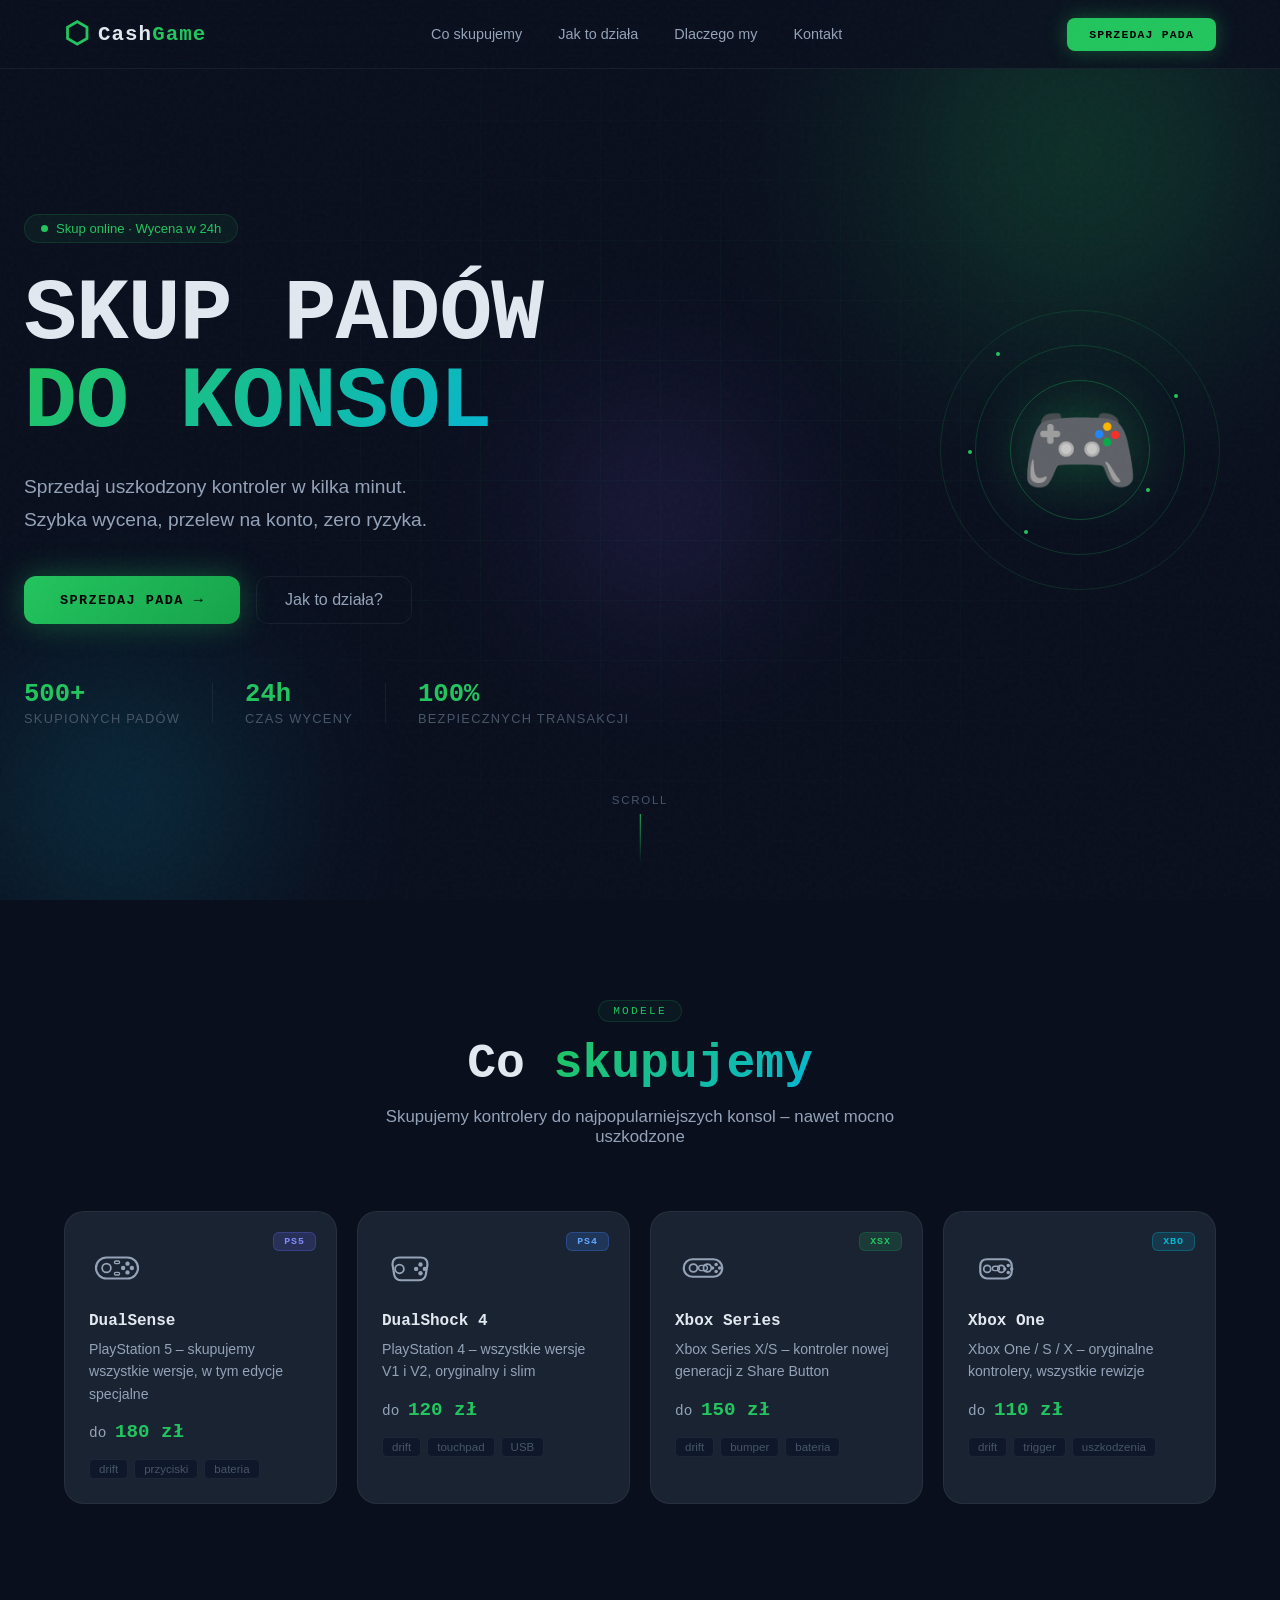
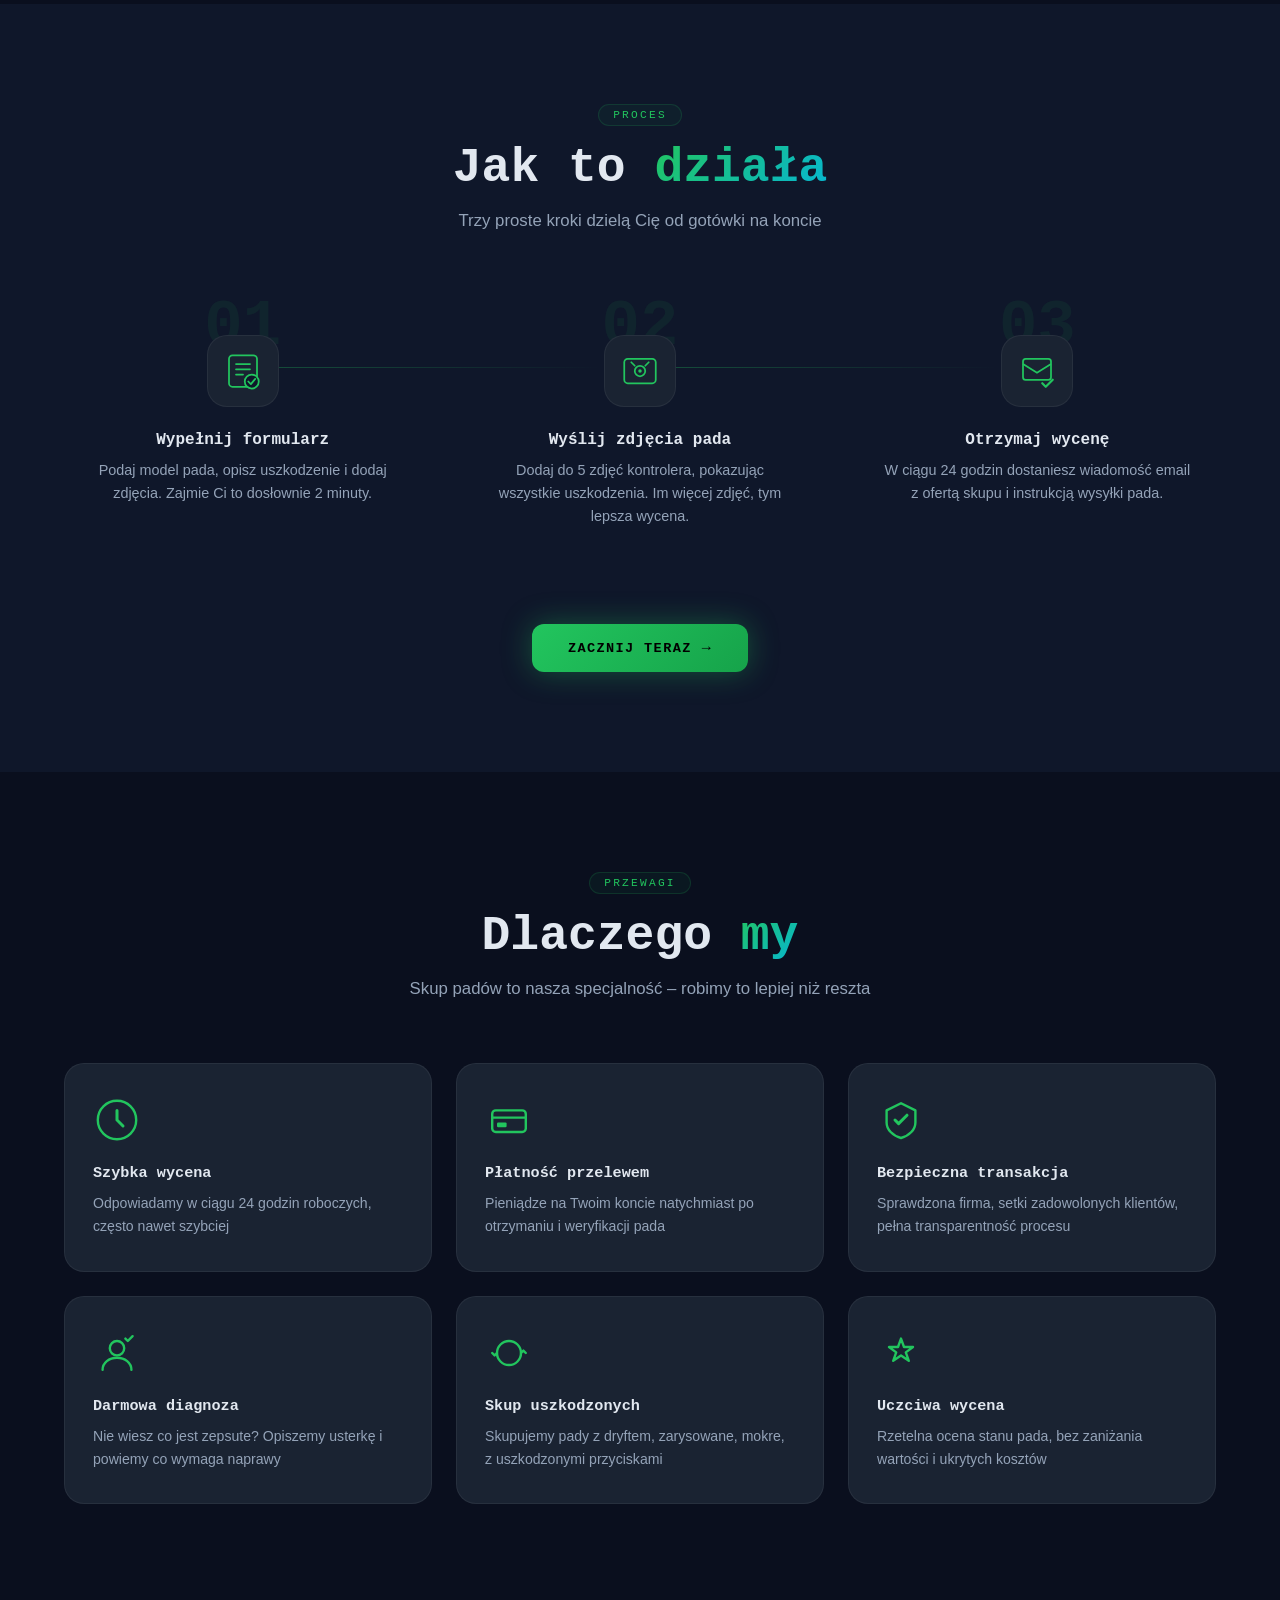
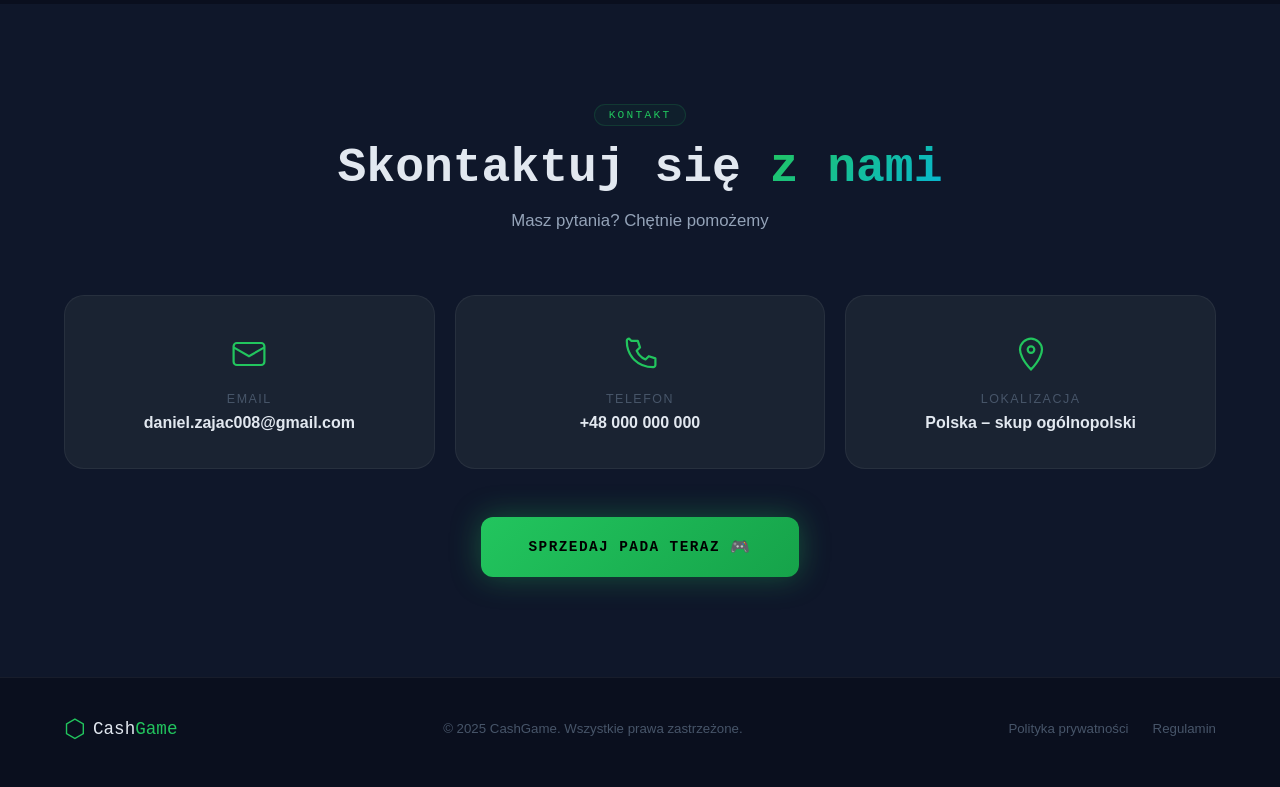
==== commit 63c2bfac: "Update index.html" ====
--- a/index.html
+++ b/index.html
@@ -7,7 +7,7 @@
   <link rel="preconnect" href="https://fonts.googleapis.com" />
   <link rel="preconnect" href="https://fonts.gstatic.com" crossorigin />
   <link href="https://fonts.googleapis.com/css2?family=Orbitron:wght@400;700;900&family=Rajdhani:wght@300;400;500;600;700&display=swap" rel="stylesheet" />
-  <link rel="stylesheet" href="css/style.css" />
+  <link rel="stylesheet" href="style.css" />
 </head>
 <body>
 
@@ -421,6 +421,6 @@
     </div>
   </footer>
 
-  <script src="js/script.js"></script>
+  <script src="script.js"></script>
 </body>
-</html>+</html>
--- a/style.css
+++ b/style.css
@@ -0,0 +1,670 @@
+/* ===================================================
+   CASHGAME – style.css
+   Dark gaming / tech aesthetic
+   =================================================== */
+
+/* ── VARIABLES ───────────────────────────────────── */
+:root {
+  --bg:        #0a0f1e;
+  --bg2:       #0f172a;
+  --bg3:       #111827;
+  --surface:   #1a2332;
+  --surface2:  #1e2d42;
+  --border:    rgba(34,197,94,.15);
+  --border2:   rgba(255,255,255,.06);
+
+  --green:     #22c55e;
+  --green-dim: #16a34a;
+  --green-glow:rgba(34,197,94,.35);
+  --cyan:      #06b6d4;
+  --blue:      #3b82f6;
+  --purple:    #8b5cf6;
+
+  --text:      #e2e8f0;
+  --text-dim:  #94a3b8;
+  --text-muted:#475569;
+
+  --font-head: 'Orbitron', monospace;
+  --font-body: 'Rajdhani', sans-serif;
+
+  --r:         12px;
+  --r-lg:      20px;
+  --transition: .3s cubic-bezier(.4,0,.2,1);
+}
+
+/* ── RESET ───────────────────────────────────────── */
+*, *::before, *::after { box-sizing: border-box; margin: 0; padding: 0; }
+html { scroll-behavior: smooth; font-size: 16px; }
+body {
+  font-family: var(--font-body);
+  background: var(--bg);
+  color: var(--text);
+  overflow-x: hidden;
+  min-height: 100vh;
+}
+a { text-decoration: none; color: inherit; }
+img { max-width: 100%; display: block; }
+input, textarea, select, button { font-family: var(--font-body); }
+
+/* ── NOISE OVERLAY ───────────────────────────────── */
+.noise-overlay {
+  pointer-events: none;
+  position: fixed; inset: 0; z-index: 9999;
+  opacity: .025;
+  background-image: url("data:image/svg+xml,%3Csvg viewBox='0 0 256 256' xmlns='http://www.w3.org/2000/svg'%3E%3Cfilter id='noise'%3E%3CfeTurbulence type='fractalNoise' baseFrequency='.9' numOctaves='4' stitchTiles='stitch'/%3E%3C/filter%3E%3Crect width='100%25' height='100%25' filter='url(%23noise)'/%3E%3C/svg%3E");
+}
+
+/* ── SCROLLBAR ───────────────────────────────────── */
+::-webkit-scrollbar { width: 6px; }
+::-webkit-scrollbar-track { background: var(--bg); }
+::-webkit-scrollbar-thumb { background: var(--green-dim); border-radius: 3px; }
+
+/* ── CONTAINER ───────────────────────────────────── */
+.container {
+  width: 100%; max-width: 1200px;
+  margin: 0 auto; padding: 0 24px;
+}
+
+/* ── TYPOGRAPHY ──────────────────────────────────── */
+.gradient-text {
+  background: linear-gradient(135deg, var(--green) 0%, var(--cyan) 100%);
+  -webkit-background-clip: text; background-clip: text;
+  -webkit-text-fill-color: transparent;
+}
+.section-tag {
+  display: inline-block;
+  font-family: var(--font-head);
+  font-size: .7rem; letter-spacing: .2em; text-transform: uppercase;
+  color: var(--green); border: 1px solid var(--border);
+  padding: 4px 14px; border-radius: 100px;
+  margin-bottom: 16px;
+  background: rgba(34,197,94,.05);
+}
+
+/* ── ANIMATIONS ──────────────────────────────────── */
+@keyframes fadeUp  { from { opacity:0; transform:translateY(40px); } to { opacity:1; transform:translateY(0); } }
+@keyframes fadeIn  { from { opacity:0; } to { opacity:1; } }
+@keyframes pulse   { 0%,100% { opacity:1; } 50% { opacity:.4; } }
+@keyframes spin    { to { transform: rotate(360deg); } }
+@keyframes glow    { 0%,100% { box-shadow: 0 0 20px var(--green-glow); } 50% { box-shadow: 0 0 60px var(--green-glow), 0 0 100px rgba(34,197,94,.15); } }
+@keyframes float   { 0%,100% { transform: translateY(0); } 50% { transform: translateY(-16px); } }
+@keyframes ringExpand { from { transform:scale(.8); opacity:.8; } to { transform:scale(1.5); opacity:0; } }
+@keyframes shimmer { 0% { background-position: -200% 0; } 100% { background-position: 200% 0; } }
+@keyframes scanline { from { transform: translateY(-100%); } to { transform: translateY(100vh); } }
+@keyframes dotPulse { 0%,100% { transform:scale(1); opacity:1; } 50% { transform:scale(.4); opacity:.4; } }
+
+.reveal {
+  opacity: 0; transform: translateY(40px);
+  transition: opacity .7s ease, transform .7s ease;
+}
+.reveal.visible {
+  opacity: 1; transform: translateY(0);
+}
+.reveal-delay-1 { transition-delay: .15s; }
+.reveal-delay-2 { transition-delay: .3s; }
+.reveal-delay-3 { transition-delay: .45s; }
+.reveal-delay-4 { transition-delay: .6s; }
+
+/* ── BUTTONS ─────────────────────────────────────── */
+.btn-primary {
+  position: relative; overflow: hidden;
+  display: inline-flex; align-items: center; gap: 10px;
+  background: linear-gradient(135deg, var(--green) 0%, var(--green-dim) 100%);
+  color: #000; font-family: var(--font-head); font-weight: 700;
+  font-size: .85rem; letter-spacing: .1em; text-transform: uppercase;
+  padding: 16px 36px; border-radius: var(--r);
+  border: none; cursor: pointer;
+  transition: transform var(--transition), box-shadow var(--transition);
+  box-shadow: 0 0 30px var(--green-glow);
+  animation: glow 3s ease-in-out infinite;
+}
+.btn-primary:hover {
+  transform: translateY(-3px) scale(1.04);
+  box-shadow: 0 8px 40px rgba(34,197,94,.6);
+}
+.btn-primary:active { transform: scale(.98); }
+.btn-icon { font-size: 1.1em; transition: transform var(--transition); }
+.btn-primary:hover .btn-icon { transform: translateX(5px); }
+.btn-glow {
+  position: absolute; inset: 0; background: linear-gradient(90deg, transparent, rgba(255,255,255,.2), transparent);
+  transform: translateX(-100%); transition: transform .5s ease;
+}
+.btn-primary:hover .btn-glow { transform: translateX(100%); }
+
+.btn-ghost {
+  display: inline-flex; align-items: center; gap: 8px;
+  color: var(--text-dim); font-family: var(--font-body); font-weight: 500;
+  font-size: 1rem; padding: 14px 28px; border-radius: var(--r);
+  border: 1px solid var(--border2);
+  transition: color var(--transition), border-color var(--transition), background var(--transition);
+  background: transparent;
+}
+.btn-ghost:hover {
+  color: var(--green); border-color: var(--border);
+  background: rgba(34,197,94,.05);
+}
+
+/* ── NAV ─────────────────────────────────────────── */
+.nav {
+  position: fixed; top: 0; left: 0; right: 0; z-index: 1000;
+  background: rgba(10,15,30,.8);
+  backdrop-filter: blur(24px);
+  border-bottom: 1px solid var(--border2);
+  transition: background var(--transition);
+}
+.nav.scrolled { background: rgba(10,15,30,.95); }
+.nav-inner {
+  display: flex; align-items: center; justify-content: space-between;
+  padding: 0 24px; height: 68px; max-width: 1200px; margin: 0 auto;
+}
+.nav-logo {
+  font-family: var(--font-head); font-size: 1.3rem; font-weight: 900;
+  display: flex; align-items: center; gap: 8px;
+  color: var(--text); letter-spacing: .05em;
+}
+.nav-logo em { color: var(--green); font-style: normal; }
+.logo-icon { font-size: 1.4em; color: var(--green); }
+.nav-links {
+  display: flex; list-style: none; gap: 8px;
+}
+.nav-links a {
+  font-size: .9rem; font-weight: 500; color: var(--text-dim);
+  padding: 8px 14px; border-radius: 8px;
+  transition: color var(--transition), background var(--transition);
+}
+.nav-links a:hover { color: var(--green); background: rgba(34,197,94,.07); }
+.nav-cta {
+  font-family: var(--font-head); font-size: .72rem; font-weight: 700;
+  letter-spacing: .1em; text-transform: uppercase;
+  background: var(--green); color: #000;
+  padding: 10px 22px; border-radius: 8px;
+  transition: transform var(--transition), box-shadow var(--transition);
+  box-shadow: 0 0 20px var(--green-glow);
+}
+.nav-cta:hover { transform: translateY(-2px); box-shadow: 0 4px 30px rgba(34,197,94,.5); }
+.nav-burger { display: none; flex-direction: column; gap: 5px; background: none; border: none; cursor: pointer; padding: 4px; }
+.nav-burger span { display: block; width: 24px; height: 2px; background: var(--text-dim); border-radius: 2px; transition: all var(--transition); }
+.nav-mobile {
+  display: none; flex-direction: column; padding: 16px 24px 20px;
+  border-top: 1px solid var(--border2);
+}
+.nav-mobile a {
+  font-size: 1rem; font-weight: 500; color: var(--text-dim);
+  padding: 12px 0; border-bottom: 1px solid var(--border2);
+  transition: color var(--transition);
+}
+.nav-mobile a:hover { color: var(--green); }
+.nav-mobile .mobile-cta { color: var(--green); font-weight: 700; border: none; }
+.nav-mobile.open { display: flex; }
+
+/* ── HERO ─────────────────────────────────────────── */
+.hero {
+  position: relative; min-height: 100vh;
+  display: flex; align-items: center;
+  padding: 100px 24px 60px;
+  overflow: hidden;
+}
+.hero-grid-bg {
+  position: absolute; inset: 0; z-index: 0;
+  background-image:
+    linear-gradient(rgba(34,197,94,.04) 1px, transparent 1px),
+    linear-gradient(90deg, rgba(34,197,94,.04) 1px, transparent 1px);
+  background-size: 60px 60px;
+  mask-image: radial-gradient(ellipse 80% 80% at 50% 50%, black 20%, transparent 80%);
+}
+.hero-orbs { position: absolute; inset: 0; overflow: hidden; z-index: 0; }
+.orb {
+  position: absolute; border-radius: 50%;
+  filter: blur(80px); opacity: .25;
+}
+.orb1 {
+  width: 600px; height: 600px;
+  background: radial-gradient(circle, var(--green) 0%, transparent 70%);
+  top: -150px; right: -100px;
+  animation: float 8s ease-in-out infinite;
+}
+.orb2 {
+  width: 400px; height: 400px;
+  background: radial-gradient(circle, var(--cyan) 0%, transparent 70%);
+  bottom: -100px; left: -80px;
+  animation: float 10s ease-in-out infinite reverse;
+}
+.orb3 {
+  width: 300px; height: 300px;
+  background: radial-gradient(circle, var(--purple) 0%, transparent 70%);
+  top: 40%; left: 40%;
+  animation: float 12s ease-in-out infinite;
+}
+.hero .container { position: relative; z-index: 1; width: 100%; max-width: 1200px; margin: 0 auto; }
+.hero-content { max-width: 680px; }
+.hero-badge {
+  display: inline-flex; align-items: center; gap: 8px;
+  font-size: .82rem; font-weight: 500; color: var(--green);
+  border: 1px solid var(--border); background: rgba(34,197,94,.07);
+  padding: 6px 16px; border-radius: 100px; margin-bottom: 28px;
+}
+.badge-dot {
+  width: 7px; height: 7px; border-radius: 50%; background: var(--green);
+  animation: pulse 2s ease-in-out infinite;
+}
+.hero-title {
+  font-family: var(--font-head); font-size: clamp(2.5rem, 7vw, 5.5rem);
+  font-weight: 900; line-height: 1; letter-spacing: -.01em;
+  margin-bottom: 24px;
+  animation: fadeUp .8s ease both;
+}
+.hero-sub {
+  font-size: clamp(1rem, 2vw, 1.2rem); color: var(--text-dim); line-height: 1.7;
+  margin-bottom: 40px;
+}
+.hero-actions { display: flex; align-items: center; gap: 16px; flex-wrap: wrap; margin-bottom: 56px; }
+.hero-stats {
+  display: flex; align-items: center; gap: 32px; flex-wrap: wrap;
+}
+.stat { display: flex; flex-direction: column; gap: 2px; }
+.stat strong { font-family: var(--font-head); font-size: 1.6rem; font-weight: 700; color: var(--green); }
+.stat span { font-size: .8rem; color: var(--text-muted); text-transform: uppercase; letter-spacing: .1em; }
+.stat-divider { width: 1px; height: 40px; background: var(--border2); }
+
+.hero-visual {
+  position: absolute; right: 60px; top: 50%; transform: translateY(-50%);
+  z-index: 1;
+}
+.controller-mockup {
+  position: relative; width: 280px; height: 280px;
+  display: flex; align-items: center; justify-content: center;
+}
+.controller-ring {
+  position: absolute; border-radius: 50%;
+  border: 1px solid var(--green);
+}
+.ring1 { width: 100%; height: 100%; opacity: .15; animation: ringExpand 3s ease-out infinite; }
+.ring2 { width: 75%; height: 75%; opacity: .2; animation: ringExpand 3s ease-out infinite .8s; }
+.ring3 { width: 50%; height: 50%; opacity: .3; animation: ringExpand 3s ease-out infinite 1.6s; }
+.controller-icon {
+  font-size: 6rem; z-index: 1; filter: drop-shadow(0 0 30px var(--green-glow));
+  animation: float 4s ease-in-out infinite;
+}
+.controller-sparks { position: absolute; inset: 0; }
+.controller-sparks span {
+  position: absolute; width: 4px; height: 4px; border-radius: 50%; background: var(--green);
+  animation: pulse 2s ease-in-out infinite;
+}
+.controller-sparks span:nth-child(1) { top: 15%; left: 20%; animation-delay: 0s; }
+.controller-sparks span:nth-child(2) { top: 30%; right: 15%; animation-delay: .4s; }
+.controller-sparks span:nth-child(3) { bottom: 20%; left: 30%; animation-delay: .8s; }
+.controller-sparks span:nth-child(4) { bottom: 35%; right: 25%; animation-delay: 1.2s; }
+.controller-sparks span:nth-child(5) { top: 50%; left: 10%; animation-delay: 1.6s; }
+
+.scroll-hint {
+  position: absolute; bottom: 36px; left: 50%; transform: translateX(-50%);
+  display: flex; flex-direction: column; align-items: center; gap: 8px;
+  font-size: .72rem; letter-spacing: .15em; text-transform: uppercase; color: var(--text-muted);
+}
+.scroll-line {
+  width: 1px; height: 50px;
+  background: linear-gradient(to bottom, var(--green), transparent);
+  animation: pulse 2s ease-in-out infinite;
+}
+
+/* ── SECTIONS ────────────────────────────────────── */
+.section { padding: 100px 0; }
+.section-alt { background: var(--bg2); }
+.section-header { text-align: center; margin-bottom: 64px; }
+.section-header h2 { font-family: var(--font-head); font-size: clamp(1.8rem, 4vw, 3rem); font-weight: 900; line-height: 1.1; margin-bottom: 16px; }
+.section-header p { font-size: 1.05rem; color: var(--text-dim); max-width: 520px; margin: 0 auto; }
+
+/* ── CARDS GRID ──────────────────────────────────── */
+.cards-grid {
+  display: grid; grid-template-columns: repeat(4, 1fr); gap: 20px;
+}
+.card {
+  position: relative; overflow: hidden;
+  background: var(--surface); border: 1px solid var(--border2);
+  border-radius: var(--r-lg); padding: 28px 24px 24px;
+  transition: transform var(--transition), border-color var(--transition), box-shadow var(--transition);
+}
+.card:hover {
+  transform: translateY(-8px);
+  border-color: var(--border);
+  box-shadow: 0 20px 60px rgba(0,0,0,.4), 0 0 30px rgba(34,197,94,.1);
+}
+.card-glow {
+  position: absolute; top: 0; left: 0; right: 0; height: 2px;
+  background: linear-gradient(90deg, transparent, var(--cyan), transparent);
+  opacity: 0; transition: opacity var(--transition);
+}
+.card-glow-green { background: linear-gradient(90deg, transparent, var(--green), transparent); }
+.card:hover .card-glow { opacity: 1; }
+.card-icon {
+  width: 56px; height: 56px; color: var(--text-dim);
+  margin-bottom: 16px; transition: color var(--transition);
+}
+.card:hover .card-icon { color: var(--green); }
+.card-icon svg { width: 100%; height: 100%; }
+.card-badge {
+  position: absolute; top: 20px; right: 20px;
+  font-family: var(--font-head); font-size: .62rem; font-weight: 700;
+  letter-spacing: .1em; padding: 3px 10px; border-radius: 6px;
+}
+.card-badge.ps5  { background: rgba(99,102,241,.2); color: #818cf8; border: 1px solid rgba(99,102,241,.3); }
+.card-badge.ps4  { background: rgba(59,130,246,.2); color: #60a5fa; border: 1px solid rgba(59,130,246,.3); }
+.card-badge.xbox-s { background: rgba(34,197,94,.15); color: var(--green); border: 1px solid var(--border); }
+.card-badge.xbox-o { background: rgba(6,182,212,.15); color: var(--cyan); border: 1px solid rgba(6,182,212,.3); }
+.card h3 { font-family: var(--font-head); font-size: 1rem; font-weight: 700; margin-bottom: 8px; }
+.card p { font-size: .88rem; color: var(--text-dim); line-height: 1.6; margin-bottom: 16px; }
+.card-price { font-family: var(--font-head); font-size: .9rem; color: var(--text-dim); margin-bottom: 16px; }
+.card-price strong { color: var(--green); font-size: 1.2rem; }
+.card-footer { display: flex; flex-wrap: wrap; gap: 6px; }
+.tag { font-size: .72rem; color: var(--text-muted); background: var(--bg2); padding: 3px 9px; border-radius: 5px; border: 1px solid var(--border2); }
+
+/* ── STEPS ───────────────────────────────────────── */
+.steps { display: grid; grid-template-columns: repeat(3, 1fr); gap: 40px; margin-bottom: 56px; }
+.step { position: relative; text-align: center; padding: 40px 24px; }
+.step-number {
+  font-family: var(--font-head); font-size: 4rem; font-weight: 900;
+  color: rgba(34,197,94,.08); position: absolute; top: 0; left: 50%; transform: translateX(-50%);
+  line-height: 1; pointer-events: none; user-select: none;
+}
+.step-icon {
+  width: 72px; height: 72px; margin: 0 auto 24px;
+  background: var(--surface); border: 1px solid var(--border2);
+  border-radius: var(--r-lg); display: flex; align-items: center; justify-content: center;
+  color: var(--green); padding: 14px;
+  transition: background var(--transition), box-shadow var(--transition);
+  position: relative; z-index: 1;
+}
+.step:hover .step-icon { background: rgba(34,197,94,.1); box-shadow: 0 0 30px var(--green-glow); }
+.step-icon svg { width: 100%; height: 100%; }
+.step h3 { font-family: var(--font-head); font-size: 1rem; font-weight: 700; margin-bottom: 10px; }
+.step p { font-size: .9rem; color: var(--text-dim); line-height: 1.6; }
+.step-connector {
+  position: absolute; top: 72px; left: calc(50% + 36px); right: -50%;
+  height: 1px;
+  background: linear-gradient(90deg, var(--green), transparent);
+  opacity: .3;
+}
+.steps-cta { text-align: center; }
+
+/* ── FEATURES ────────────────────────────────────── */
+.features-grid { display: grid; grid-template-columns: repeat(3, 1fr); gap: 24px; }
+.feature {
+  background: var(--surface); border: 1px solid var(--border2);
+  border-radius: var(--r-lg); padding: 32px 28px;
+  transition: transform var(--transition), border-color var(--transition);
+}
+.feature:hover { transform: translateY(-4px); border-color: var(--border); }
+.feature-icon {
+  width: 48px; height: 48px; color: var(--green); margin-bottom: 20px;
+}
+.feature-icon svg { width: 100%; height: 100%; }
+.feature h4 { font-family: var(--font-head); font-size: .95rem; font-weight: 700; margin-bottom: 10px; }
+.feature p { font-size: .88rem; color: var(--text-dim); line-height: 1.65; }
+
+/* ── CONTACT ─────────────────────────────────────── */
+.contact-grid { display: grid; grid-template-columns: repeat(3, 1fr); gap: 20px; margin-bottom: 48px; }
+.contact-card {
+  background: var(--surface); border: 1px solid var(--border2);
+  border-radius: var(--r-lg); padding: 36px 28px; text-align: center;
+  transition: transform var(--transition), border-color var(--transition);
+}
+.contact-card:hover { transform: translateY(-4px); border-color: var(--border); }
+.contact-icon { width: 44px; height: 44px; color: var(--green); margin: 0 auto 16px; }
+.contact-icon svg { width: 100%; height: 100%; }
+.contact-label { font-size: .78rem; text-transform: uppercase; letter-spacing: .12em; color: var(--text-muted); margin-bottom: 8px; }
+.contact-value { font-size: 1rem; color: var(--text); font-weight: 600; word-break: break-all; transition: color var(--transition); }
+a.contact-value:hover { color: var(--green); }
+.contact-cta { text-align: center; }
+.btn-large { padding: 20px 48px; font-size: .9rem; }
+
+/* ── FOOTER ──────────────────────────────────────── */
+.footer { border-top: 1px solid var(--border2); padding: 36px 24px; }
+.footer-inner {
+  max-width: 1200px; margin: 0 auto;
+  display: flex; align-items: center; justify-content: space-between; flex-wrap: wrap; gap: 16px;
+}
+.footer-brand {
+  font-family: var(--font-head); font-size: 1.1rem;
+  display: flex; align-items: center; gap: 7px;
+}
+.footer-brand em { color: var(--green); font-style: normal; }
+.footer-copy { font-size: .83rem; color: var(--text-muted); }
+.footer-links { display: flex; gap: 24px; }
+.footer-links a { font-size: .83rem; color: var(--text-muted); transition: color var(--transition); }
+.footer-links a:hover { color: var(--green); }
+
+/* ═══════════════════════════════════════════════════
+   FORM PAGE
+   ═══════════════════════════════════════════════════ */
+.form-page { background: var(--bg); }
+
+.form-hero {
+  position: relative; padding: 120px 0 60px;
+  overflow: hidden;
+}
+.form-hero-text { text-align: center; position: relative; z-index: 1; }
+.form-hero-text h1 {
+  font-family: var(--font-head); font-size: clamp(2rem, 5vw, 3.5rem);
+  font-weight: 900; margin: 16px 0 12px;
+}
+.form-hero-text p { color: var(--text-dim); font-size: 1.05rem; }
+
+.form-section { padding: 40px 0 80px; }
+.form-layout { display: grid; grid-template-columns: 1fr 340px; gap: 40px; align-items: start; }
+
+/* Form wrapper */
+.form-wrapper {
+  background: var(--surface); border: 1px solid var(--border2);
+  border-radius: var(--r-lg); padding: 40px;
+}
+
+/* Field groups */
+.field-group { margin-bottom: 24px; position: relative; }
+.field-group label {
+  display: block; font-size: .85rem; font-weight: 600; text-transform: uppercase;
+  letter-spacing: .08em; color: var(--text-dim); margin-bottom: 8px;
+}
+.required { color: var(--green); }
+
+.input-wrapper { position: relative; }
+.input-wrapper input {
+  width: 100%; padding: 14px 44px 14px 16px;
+  background: var(--bg2); border: 1px solid var(--border2);
+  border-radius: var(--r); color: var(--text); font-size: 1rem;
+  transition: border-color var(--transition), box-shadow var(--transition);
+  outline: none;
+}
+.input-wrapper input:focus {
+  border-color: var(--green);
+  box-shadow: 0 0 0 3px rgba(34,197,94,.12);
+}
+.input-wrapper input.valid { border-color: var(--green); }
+.input-wrapper input.error { border-color: #ef4444; }
+.input-icon {
+  position: absolute; right: 14px; top: 50%; transform: translateY(-50%);
+  font-size: .9rem; color: var(--text-muted); pointer-events: none;
+}
+
+/* Select */
+.select-wrapper { position: relative; }
+.select-wrapper select {
+  width: 100%; padding: 14px 44px 14px 16px;
+  background: var(--bg2); border: 1px solid var(--border2);
+  border-radius: var(--r); color: var(--text); font-size: 1rem;
+  appearance: none; outline: none; cursor: pointer;
+  transition: border-color var(--transition), box-shadow var(--transition);
+}
+.select-wrapper select:focus {
+  border-color: var(--green);
+  box-shadow: 0 0 0 3px rgba(34,197,94,.12);
+}
+.select-arrow {
+  position: absolute; right: 16px; top: 50%; transform: translateY(-50%);
+  color: var(--text-muted); pointer-events: none;
+}
+.select-wrapper select option { background: var(--bg2); }
+
+/* Textarea */
+textarea {
+  width: 100%; padding: 14px 16px;
+  background: var(--bg2); border: 1px solid var(--border2);
+  border-radius: var(--r); color: var(--text); font-size: 1rem;
+  resize: vertical; min-height: 110px; outline: none; line-height: 1.6;
+  transition: border-color var(--transition), box-shadow var(--transition);
+}
+textarea:focus { border-color: var(--green); box-shadow: 0 0 0 3px rgba(34,197,94,.12); }
+.char-count { display: block; text-align: right; font-size: .78rem; color: var(--text-muted); margin-top: 6px; }
+
+/* Errors */
+.field-error { display: block; font-size: .8rem; color: #ef4444; margin-top: 6px; min-height: 18px; }
+
+/* Price calculator */
+.price-calculator {
+  margin: 0 0 24px;
+  overflow: hidden; max-height: 0;
+  transition: max-height .4s ease, opacity .3s ease;
+  opacity: 0;
+}
+.price-calculator.visible { max-height: 140px; opacity: 1; }
+.price-calc-inner {
+  background: linear-gradient(135deg, rgba(34,197,94,.08), rgba(6,182,212,.05));
+  border: 1px solid var(--border);
+  border-radius: var(--r); padding: 20px 24px;
+}
+.price-label { font-size: .78rem; text-transform: uppercase; letter-spacing: .1em; color: var(--text-muted); margin-bottom: 6px; }
+.price-value { font-family: var(--font-head); font-size: 2rem; font-weight: 700; color: var(--green); margin-bottom: 4px; }
+.price-sub { font-size: .78rem; color: var(--text-muted); margin-bottom: 12px; }
+.price-bar { height: 3px; background: var(--border2); border-radius: 2px; overflow: hidden; }
+.price-bar-fill { height: 100%; background: linear-gradient(90deg, var(--green), var(--cyan)); border-radius: 2px; width: 0; transition: width .6s ease; }
+
+/* Upload */
+.upload-area {
+  position: relative; border: 2px dashed var(--border2);
+  border-radius: var(--r); padding: 36px 24px; text-align: center; cursor: pointer;
+  transition: border-color var(--transition), background var(--transition);
+  background: var(--bg2);
+}
+.upload-area:hover, .upload-area.drag-over {
+  border-color: var(--green); background: rgba(34,197,94,.04);
+}
+.upload-area input[type="file"] {
+  position: absolute; inset: 0; width: 100%; height: 100%;
+  opacity: 0; cursor: pointer;
+}
+.upload-content { pointer-events: none; }
+.upload-icon { font-size: 2.2rem; margin-bottom: 10px; }
+.upload-text { display: flex; flex-direction: column; gap: 4px; }
+.upload-text strong { font-size: 1rem; color: var(--text); }
+.upload-text span { font-size: .82rem; color: var(--text-muted); }
+
+/* Photo previews */
+.photo-previews { display: flex; flex-wrap: wrap; gap: 10px; margin-top: 14px; }
+.photo-thumb {
+  position: relative; width: 80px; height: 80px; border-radius: 10px; overflow: hidden;
+  border: 1px solid var(--border2); animation: fadeIn .3s ease;
+}
+.photo-thumb img { width: 100%; height: 100%; object-fit: cover; }
+.photo-thumb .remove-btn {
+  position: absolute; top: 3px; right: 3px; background: rgba(239,68,68,.85);
+  color: #fff; border: none; border-radius: 50%; width: 20px; height: 20px;
+  font-size: .7rem; cursor: pointer; display: flex; align-items: center; justify-content: center;
+  transition: background var(--transition);
+}
+.photo-thumb .remove-btn:hover { background: #dc2626; }
+
+/* Submit btn */
+.btn-submit {
+  width: 100%; justify-content: center; margin-top: 8px;
+  padding: 18px; font-size: .9rem;
+}
+
+/* Loader */
+.loader-dot {
+  width: 7px; height: 7px; border-radius: 50%; background: #000;
+  animation: dotPulse 1s ease-in-out infinite;
+}
+.loader-dot:nth-child(2) { animation-delay: .2s; }
+.loader-dot:nth-child(3) { animation-delay: .4s; }
+.btn-loader { display: flex; align-items: center; gap: 5px; }
+
+/* Success state */
+.form-success {
+  text-align: center; padding: 60px 24px;
+  display: flex; flex-direction: column; align-items: center; gap: 16px;
+}
+.success-icon {
+  width: 72px; height: 72px; border-radius: 50%;
+  background: linear-gradient(135deg, var(--green), var(--cyan));
+  color: #000; font-size: 2rem; font-weight: 700;
+  display: flex; align-items: center; justify-content: center;
+  animation: glow 2s ease-in-out infinite;
+}
+.form-success h3 { font-family: var(--font-head); font-size: 1.5rem; }
+.form-success p { color: var(--text-dim); }
+.hidden { display: none !important; }
+
+/* SIDEBAR */
+.form-sidebar { display: flex; flex-direction: column; gap: 20px; }
+.sidebar-card {
+  background: var(--surface); border: 1px solid var(--border2);
+  border-radius: var(--r-lg); padding: 28px;
+}
+.sidebar-card h4 { font-family: var(--font-head); font-size: .9rem; margin-bottom: 18px; color: var(--text-dim); text-transform: uppercase; letter-spacing: .1em; }
+.price-list { display: flex; flex-direction: column; gap: 12px; }
+.price-row { display: flex; align-items: center; gap: 10px; font-size: .9rem; }
+.price-row span:not(.price-badge) { flex: 1; color: var(--text-dim); }
+.price-row strong { color: var(--green); font-weight: 700; font-family: var(--font-head); font-size: .85rem; }
+.price-badge { font-family: var(--font-head); font-size: .58rem; padding: 2px 7px; border-radius: 5px; }
+.tips-list { list-style: none; display: flex; flex-direction: column; gap: 10px; }
+.tips-list li { font-size: .88rem; color: var(--text-dim); line-height: 1.5; }
+.sidebar-cta { background: linear-gradient(135deg, rgba(34,197,94,.1), rgba(6,182,212,.05)); border-color: var(--border); text-align: center; }
+.sidebar-cta-icon { font-size: 2rem; margin-bottom: 10px; }
+.sidebar-cta h4 { color: var(--text); }
+.sidebar-cta p { font-size: .85rem; color: var(--text-dim); margin-bottom: 12px; }
+.sidebar-cta a { font-size: .85rem; color: var(--green); word-break: break-all; }
+.sidebar-cta a:hover { text-decoration: underline; }
+.nav-back { padding: 8px 18px; font-size: .85rem; }
+
+/* ═══════════════════════════════════════════════════
+   RESPONSIVE
+   ═══════════════════════════════════════════════════ */
+
+/* Tablet */
+@media (max-width: 1024px) {
+  .hero-visual { display: none; }
+  .cards-grid { grid-template-columns: repeat(2, 1fr); }
+  .features-grid { grid-template-columns: repeat(2, 1fr); }
+  .form-layout { grid-template-columns: 1fr; }
+  .form-sidebar { display: grid; grid-template-columns: repeat(2, 1fr); }
+  .sidebar-cta { grid-column: 1 / -1; }
+}
+
+/* Mobile */
+@media (max-width: 768px) {
+  .nav-links { display: none; }
+  .nav-cta { display: none; }
+  .nav-burger { display: flex; }
+
+  .hero { padding: 90px 20px 60px; }
+  .hero-actions { flex-direction: column; align-items: flex-start; }
+  .hero-stats { gap: 20px; }
+  .stat-divider { display: none; }
+
+  .section { padding: 72px 0; }
+  .cards-grid { grid-template-columns: 1fr; }
+  .steps { grid-template-columns: 1fr; gap: 32px; }
+  .step-connector { display: none; }
+  .features-grid { grid-template-columns: 1fr; }
+  .contact-grid { grid-template-columns: 1fr; }
+
+  .form-wrapper { padding: 24px; }
+  .form-sidebar { grid-template-columns: 1fr; }
+
+  .footer-inner { flex-direction: column; text-align: center; }
+}
+
+@media (max-width: 480px) {
+  .hero-title { font-size: 2.2rem; }
+  .btn-large { padding: 16px 28px; }
+  .container { padding: 0 16px; }
+}
